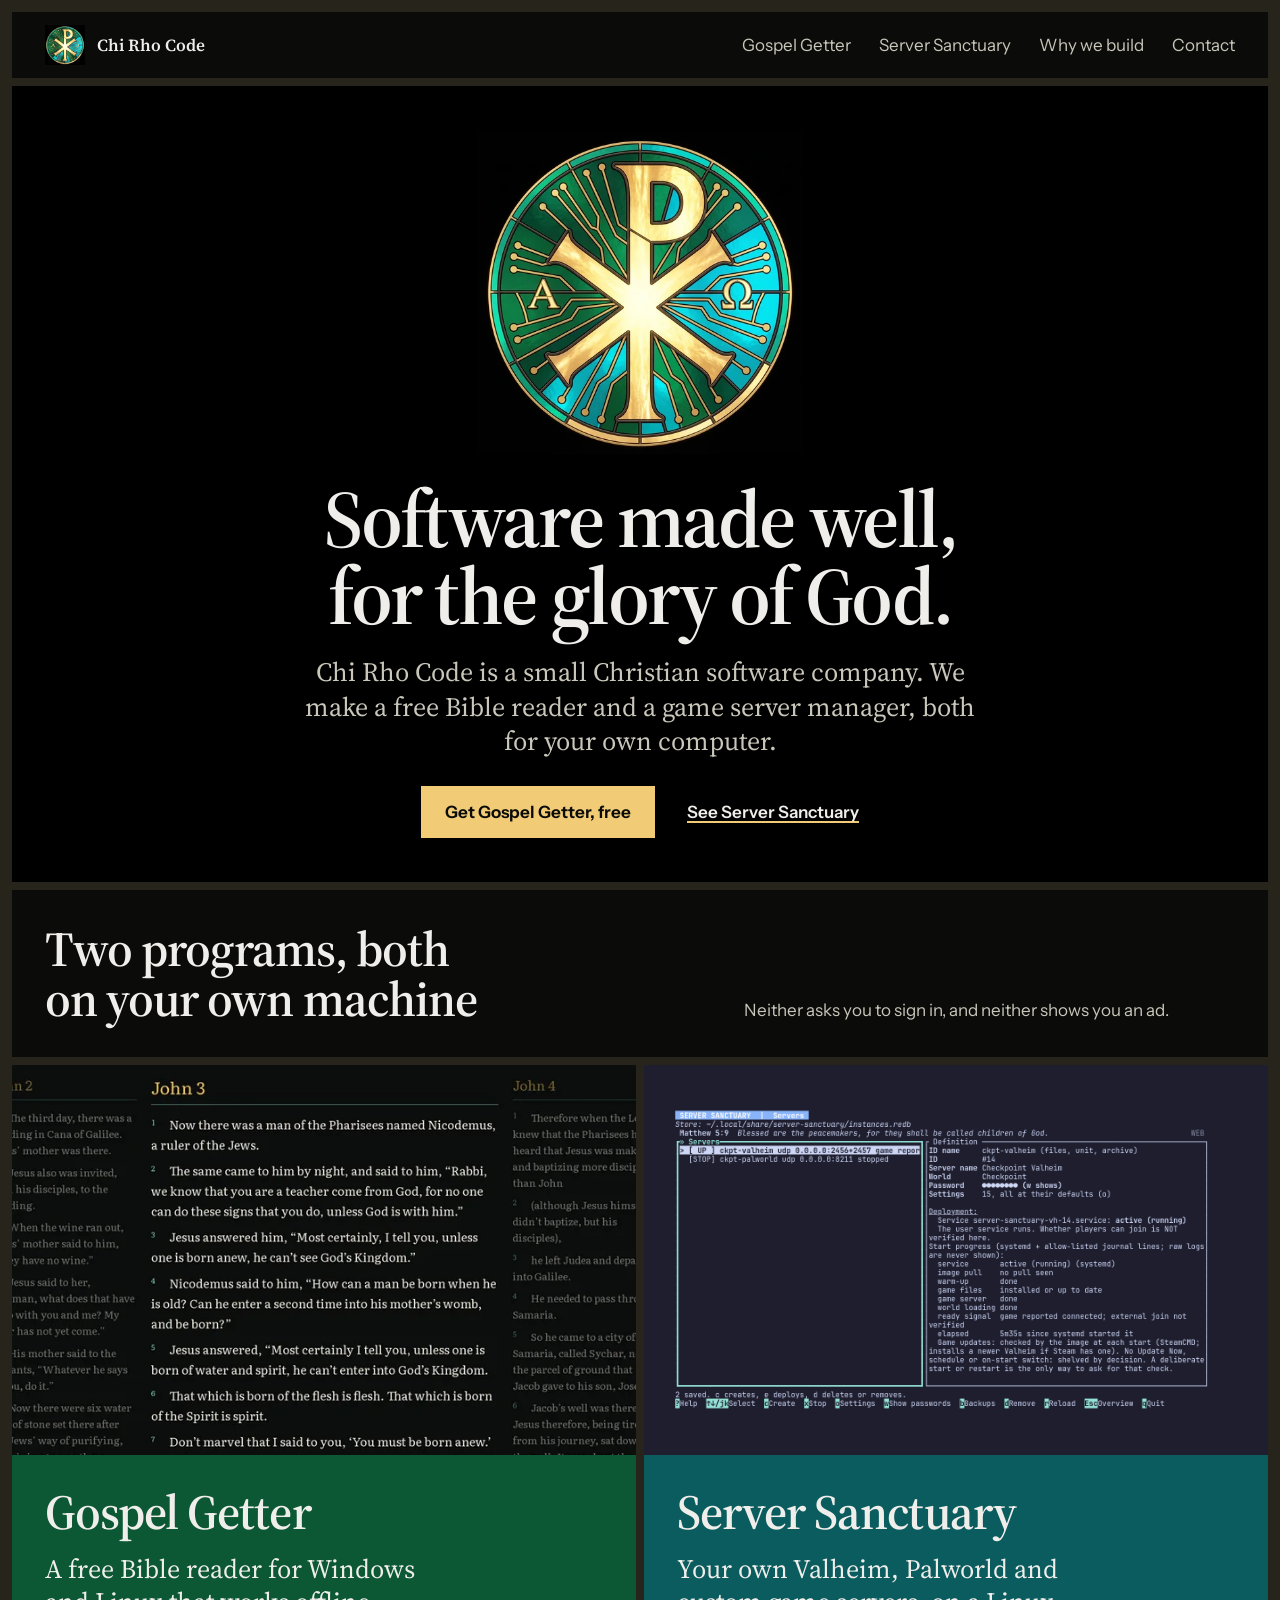
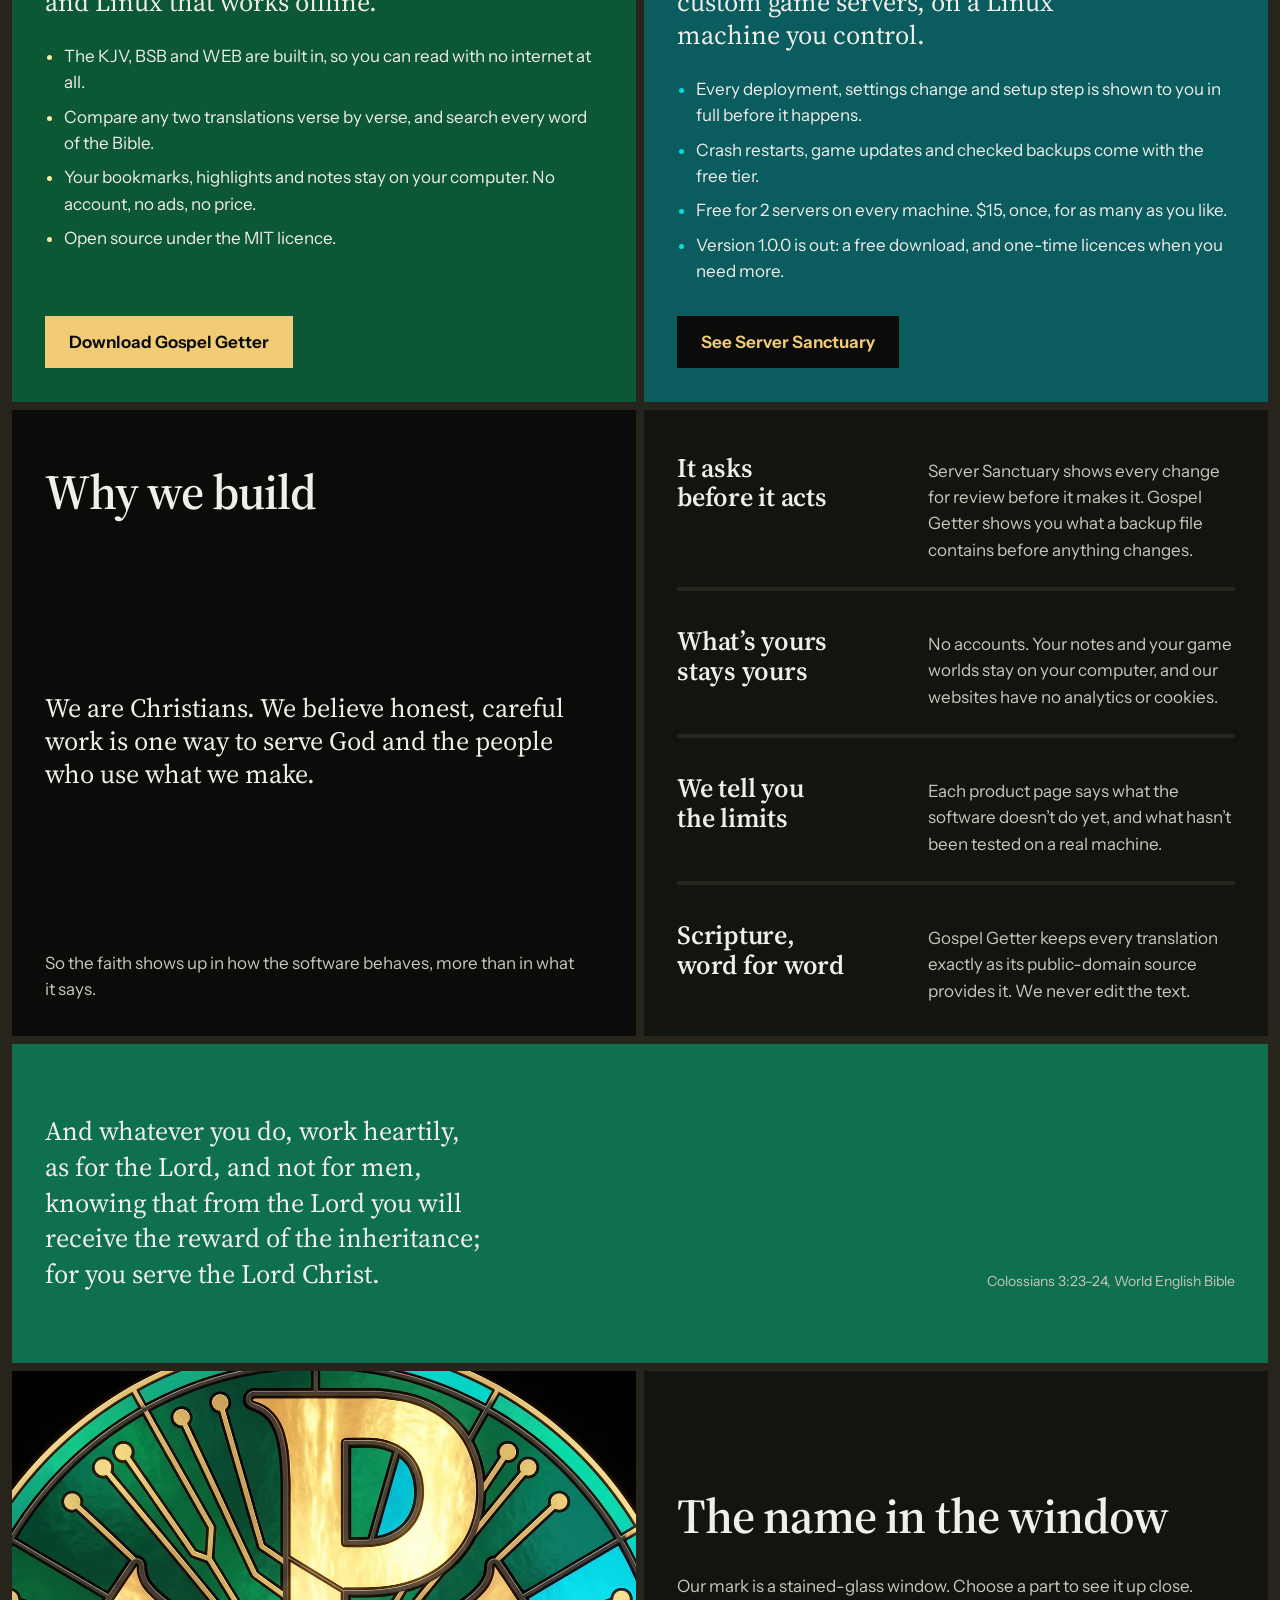
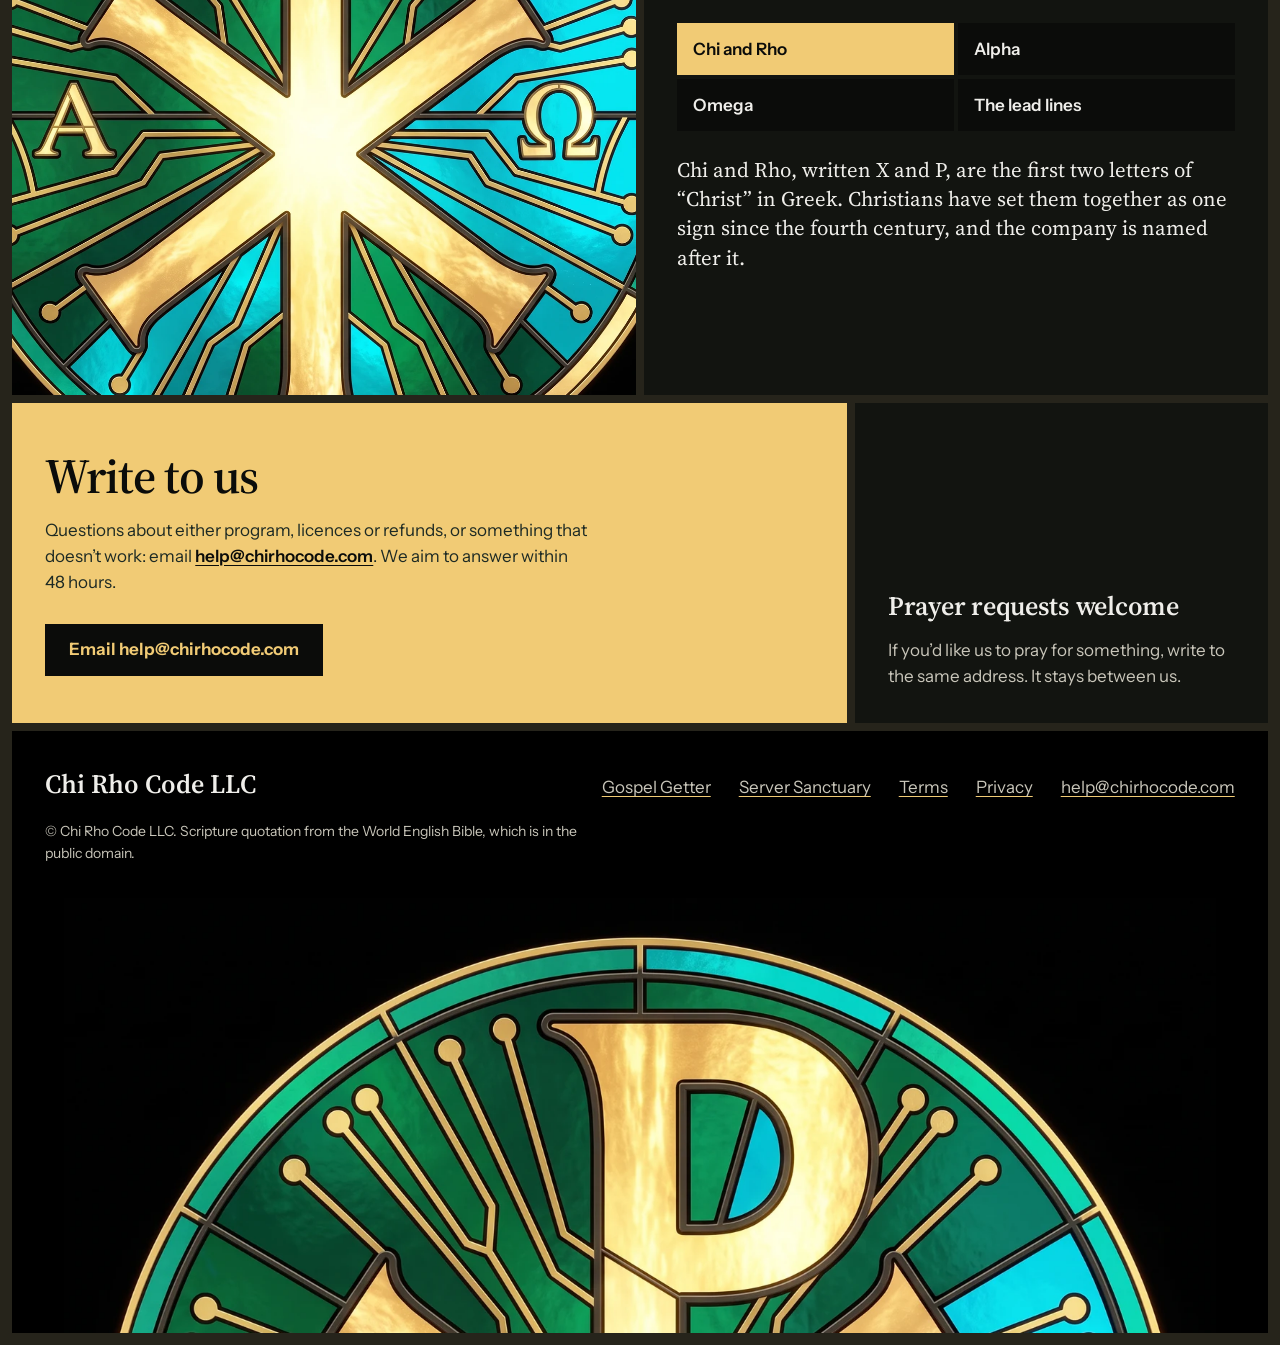
==== site/index.html @ 62e24d51 "Publish at chirhocode.com chirhocode.com now points at GitHub Pages: the custom domain is set, HTTPS" ====
<!DOCTYPE html>
<html lang="en">
<head>
    <meta charset="utf-8">
    <meta name="viewport" content="width=device-width, initial-scale=1">
    <title>Chi Rho Code LLC: software made well, for the glory of God</title>
    <meta name="description" content="Chi Rho Code LLC is a small Christian software company. We make Gospel Getter, a free offline Bible reader for Windows and Linux, and Server Sanctuary, for running your own game servers on Linux.">
    <meta name="theme-color" content="#0b0c0a">
    <meta property="og:type" content="website">
    <meta property="og:site_name" content="Chi Rho Code LLC">
    <meta property="og:title" content="Chi Rho Code: software made well, for the glory of God">
    <meta property="og:description" content="A small Christian software company. Gospel Getter, a free offline Bible reader for Windows and Linux, and Server Sanctuary, for your own game servers on Linux.">
    <!-- Open Graph needs absolute URLs; they name the final domain (docs/MAINTENANCE.md). -->
    <meta property="og:url" content="https://chirhocode.com/">
    <meta property="og:image" content="https://chirhocode.com/assets/og-home.png">
    <meta property="og:image:width" content="1200">
    <meta property="og:image:height" content="630">
    <meta property="og:image:alt" content="The Chi Rho Code mark, a round stained-glass window with a gold Chi Rho, beside the words Chi Rho Code">
    <meta name="twitter:card" content="summary_large_image">
    <link rel="icon" type="image/png" sizes="32x32" href="assets/brand/favicon-32.png">
    <link rel="icon" type="image/png" sizes="64x64" href="assets/brand/favicon-64.png">
    <link rel="apple-touch-icon" href="assets/brand/apple-touch-icon.png">
    <link rel="preload" href="assets/fonts/source-serif-4-opsz.woff2" as="font" type="font/woff2" crossorigin>
    <link rel="preload" href="assets/fonts/instrument-sans-wght.woff2" as="font" type="font/woff2" crossorigin>
    <link rel="stylesheet" href="brand.css">
    <link rel="stylesheet" href="home.css">
    <script type="application/ld+json">
    {
        "@context": "https://schema.org",
        "@type": "Organization",
        "name": "Chi Rho Code LLC",
        "email": "help@chirhocode.com",
        "description": "A small Christian software company. We make Gospel Getter, a free offline Bible reader, and Server Sanctuary, for running your own game servers on Linux."
    }
    </script>
</head>
<body>
    <a class="skip-link" href="#main">Skip to main content</a>

    <header class="bar">
        <a class="maker" href="./" aria-current="page">
            <img src="assets/brand/chi-rho-window-128.webp" alt="" width="40" height="40">
            <span>Chi Rho Code</span>
        </a>
        <nav aria-label="Main">
            <ul>
                <li><a href="#gospel-getter">Gospel Getter</a></li>
                <li><a href="#server-sanctuary">Server Sanctuary</a></li>
                <li><a href="#why">Why we build</a></li>
                <li><a href="#contact">Contact</a></li>
            </ul>
        </nav>
    </header>

    <main id="main" tabindex="-1">

        <!-- The first screen: the window, and what we are. -->
        <section class="board home-hero" aria-labelledby="page-title">
            <div class="pane pane-rose">
                <img class="rose" src="assets/brand/chi-rho-window-960.webp" srcset="assets/brand/chi-rho-window-480.webp 480w, assets/brand/chi-rho-window-960.webp 960w, assets/brand/chi-rho-window-1600.webp 1600w" sizes="(max-width: 46rem) 70vw, 34vw" width="960" height="960" fetchpriority="high"
                     alt="The Chi Rho Code mark: a round stained-glass window with a gold Chi Rho at its centre, Alpha and Omega on either side, and lead lines drawn as circuit traces across emerald and cyan glass.">
                <h1 id="page-title">Software made well, for the glory of God.</h1>
                <p class="statement">Chi Rho Code is a small Christian software company. We make a free Bible reader and a game server manager, both for your own computer.</p>
                <div class="actions">
                    <a class="button button-gold" href="https://tossbaws.github.io/gospel-getter/">Get Gospel Getter, free</a>
                    <a class="link" href="server-sanctuary/">See Server Sanctuary</a>
                </div>
            </div>
        </section>

        <!-- What we make: two panes, emerald on the left and cyan on the right, as in the window. -->
        <section class="board products" aria-labelledby="products-title">
            <div class="pane pane-black products-head">
                <h2 id="products-title">Two programs, both on your own machine</h2>
                <p>Neither asks you to sign in, and neither shows you an ad.</p>
            </div>

            <article class="pane pane-emerald-deep product" id="gospel-getter" aria-labelledby="gg-title">
                <div class="product-shot product-shot-gg">
                    <img src="assets/gospel-getter/reading-john-3.webp" srcset="assets/gospel-getter/reading-john-3-700.webp 700w, assets/gospel-getter/reading-john-3.webp 1400w" sizes="(max-width: 46rem) 92vw, 46vw" width="1400" height="1074" loading="lazy" decoding="async"
                         alt="Gospel Getter showing John 3 in the World English Bible, with the end of John 2 and the start of John 4 faded on either side.">
                </div>
                <div class="product-text">
                    <h3 id="gg-title">Gospel Getter</h3>
                    <p class="pitch">A free Bible reader for Windows and Linux that works offline.</p>
                    <ul>
                        <li>The KJV, BSB and WEB are built in, so you can read with no internet at all.</li>
                        <li>Compare any two translations verse by verse, and search every word of the Bible.</li>
                        <li>Your bookmarks, highlights and notes stay on your computer. No account, no ads, no price.</li>
                        <li>Open source under the MIT licence.</li>
                    </ul>
                    <p class="product-action"><a class="button button-gold" href="https://tossbaws.github.io/gospel-getter/">Download Gospel Getter</a></p>
                </div>
            </article>

            <article class="pane pane-teal-deep product" id="server-sanctuary" aria-labelledby="ss-title">
                <div class="product-shot product-shot-ss">
                    <img src="assets/shots/74-servers-up-valheim.webp" width="1312" height="704" loading="lazy" decoding="async"
                         alt="Server Sanctuary's Servers screen in a terminal, with a Valheim server marked UP and its start checklist done.">
                </div>
                <div class="product-text">
                    <h3 id="ss-title">Server Sanctuary</h3>
                    <p class="pitch">Your own Valheim, Palworld and custom game servers, on a Linux machine you control.</p>
                    <ul>
                        <li>Every deployment, settings change and setup step is shown to you in full before it happens.</li>
                        <li>Crash restarts, game updates and checked backups come with the free tier.</li>
                        <li>Free for 2 servers on every machine. $15, once, for as many as you like.</li>
                        <li>Version 1.0.0 is out: a free download, and one-time licences when you need more.</li>
                    </ul>
                    <p class="product-action"><a class="button button-ink" href="server-sanctuary/">See Server Sanctuary</a></p>
                </div>
            </article>
        </section>

        <!-- Why we build: the mission, what it means in practice, and the verse behind it. -->
        <section class="board why" id="why" aria-labelledby="why-title">
            <div class="pane pane-black why-head">
                <h2 id="why-title">Why we build</h2>
                <p class="statement">We are Christians. We believe honest, careful work is one way to serve God and the people who use what we make.</p>
                <p>So the faith shows up in how the software behaves, more than in what it says.</p>
            </div>
            <div class="pane pane-night practice-list">
                <div class="practice">
                    <h3>It asks before it acts</h3>
                    <p>Server Sanctuary shows every change for review before it makes it. Gospel Getter shows you what a backup file contains before anything changes.</p>
                </div>
                <div class="practice">
                    <h3>What’s yours stays yours</h3>
                    <p>No accounts. Your notes and your game worlds stay on your computer, and our websites have no analytics or cookies.</p>
                </div>
                <div class="practice">
                    <h3>We tell you the limits</h3>
                    <p>Each product page says what the software doesn’t do yet, and what hasn’t been tested on a real machine.</p>
                </div>
                <div class="practice">
                    <h3>Scripture, word for word</h3>
                    <p>Gospel Getter keeps every translation exactly as its public-domain source provides it. We never edit the text.</p>
                </div>
            </div>
            <figure class="pane pane-emerald verse">
                <blockquote>
                    <p>And whatever you do, work heartily, as for the Lord, and not for men, knowing that from the Lord you will receive the reward of the inheritance; for you serve the Lord Christ.</p>
                </blockquote>
                <figcaption>Colossians 3:23–24, World English Bible</figcaption>
            </figure>
        </section>

        <!-- The name in the window: pick a part of the mark to see it up close. -->
        <section class="board mark" id="the-mark" aria-labelledby="mark-title">
            <div class="pane pane-black mark-stage" aria-hidden="true">
                <img class="detail detail-chirho" src="assets/brand/chi-rho-window-1600.webp" width="1600" height="1600" loading="lazy" decoding="async" alt="">
                <img class="detail detail-alpha" src="assets/brand/chi-rho-window-1600.webp" width="1600" height="1600" loading="lazy" decoding="async" alt="">
                <img class="detail detail-omega" src="assets/brand/chi-rho-window-1600.webp" width="1600" height="1600" loading="lazy" decoding="async" alt="">
                <img class="detail detail-traces" src="assets/brand/chi-rho-window-1600.webp" width="1600" height="1600" loading="lazy" decoding="async" alt="">
            </div>
            <fieldset class="pane pane-night mark-parts">
                <legend><h2 id="mark-title">The name in the window</h2></legend>
                <p class="mark-intro">Our mark is a stained-glass window. Choose a part to see it up close.</p>
                <div class="mark-choices">
                    <input type="radio" name="glass" id="glass-chirho" checked>
                    <label for="glass-chirho">Chi and Rho</label>
                    <input type="radio" name="glass" id="glass-alpha">
                    <label for="glass-alpha">Alpha</label>
                    <input type="radio" name="glass" id="glass-omega">
                    <label for="glass-omega">Omega</label>
                    <input type="radio" name="glass" id="glass-traces">
                    <label for="glass-traces">The lead lines</label>
                </div>
                <div class="mark-notes" aria-live="polite">
                    <p data-glass="chirho">Chi and Rho, written X and P, are the first two letters of “Christ” in Greek. Christians have set them together as one sign since the fourth century, and the company is named after it.</p>
                    <p data-glass="alpha">Alpha is the first letter of the Greek alphabet. In Revelation, Christ calls himself the Alpha and the Omega: the first and the last.</p>
                    <p data-glass="omega">Omega is the last letter of the Greek alphabet. Set either side of the Chi Rho, the two letters say that Christ is at the beginning and the end of everything, our work included.</p>
                    <p data-glass="traces">The lead that holds the glass is drawn as circuit traces, each ending in a solder pad: an old window made from the stuff our software runs on.</p>
                </div>
            </fieldset>
        </section>

        <!-- Contact. -->
        <section class="board contact" id="contact" aria-labelledby="contact-title">
            <div class="pane pane-gold contact-main">
                <h2 id="contact-title">Write to us</h2>
                <p>Questions about either program, licences or refunds, or something that doesn’t work: email <a href="mailto:help@chirhocode.com">help@chirhocode.com</a>. We aim to answer within 48 hours.</p>
                <a class="button button-ink" href="mailto:help@chirhocode.com">Email help@chirhocode.com</a>
            </div>
            <div class="pane pane-night contact-side">
                <h3>Prayer requests welcome</h3>
                <p>If you’d like us to pray for something, write to the same address. It stays between us.</p>
            </div>
        </section>
    </main>

    <footer class="foot">
        <div class="foot-links">
            <p class="foot-name">Chi Rho Code LLC</p>
            <ul>
                <li><a href="https://tossbaws.github.io/gospel-getter/">Gospel Getter</a></li>
                <li><a href="server-sanctuary/">Server Sanctuary</a></li>
                <li><a href="terms/">Terms</a></li>
                <li><a href="privacy/">Privacy</a></li>
                <li><a href="mailto:help@chirhocode.com">help@chirhocode.com</a></li>
            </ul>
            <p class="small">© Chi Rho Code LLC. Scripture quotation from the World English Bible, which is in the public domain.</p>
        </div>
        <div class="foot-window" aria-hidden="true">
            <img src="assets/brand/chi-rho-window-1600.webp" width="1600" height="1600" loading="lazy" decoding="async" alt="">
        </div>
    </footer>
</body>
</html>
---- site/brand.css ----
/* Chi Rho Code: what every page in the family shares.
   The colours are sampled from the company mark (assets/brand/chi-rho-window-*.webp): black,
   emerald on the left running to cyan on the right, gold for the one action. Pages are built as
   the mark's window: panes fitted edge to edge, with 8px gaps of lead between them.
   Linked before each page's own stylesheet (server-sanctuary/sanctuary.css, home.css).
   tossbaws/gospel-getter keeps a copy at site/brand.css; change both together. */

@font-face {
    font-family: "Source Serif 4";
    src: url("assets/fonts/source-serif-4-opsz.woff2") format("woff2-variations"),
         url("assets/fonts/source-serif-4-opsz.woff2") format("woff2");
    font-weight: 200 900;
    font-style: normal;
    font-display: swap;
}

@font-face {
    font-family: "Instrument Sans";
    src: url("assets/fonts/instrument-sans-wght.woff2") format("woff2-variations"),
         url("assets/fonts/instrument-sans-wght.woff2") format("woff2");
    font-weight: 400 700;
    font-style: normal;
    font-display: swap;
}

:root {
    /* The window */
    --lead: #26241b;
    --black: #0b0c0a;
    --night: #121410;
    --emerald-deep: #0c5734;
    --emerald: #0e704f;
    --teal: #0ca3a3;
    --cyan: #08dae4;
    --gold: #f1cb75;
    --gold-glow: #fcec9c;
    --teal-deep: #0b5c5f;

    /* Ink */
    --ink: #efeeea;
    --ink-soft: #c9c6ba;
    --ink-dark: #0b0c0a;
    --ink-dark-soft: #1d2a24;

    /* The terminal's own colours, from the captures */
    --term: #1e1e2e;
    --term-ink: #cdd6f4;
    --term-dim: #a6adc8;
    --term-green: #a6e3a1;
    --term-yellow: #f9e2af;

    /* Type: five sizes */
    --serif: "Source Serif 4", "Iowan Old Style", Georgia, serif;
    --sans: "Instrument Sans", system-ui, -apple-system, "Segoe UI", sans-serif;
    --code: ui-monospace, "JetBrains Mono", "Cascadia Code", Menlo, Consolas, monospace; /* taste-skill-ignore: only <code>, <pre> and terminal rows use it */
    --s-display: clamp(3.25rem, 1.4rem + 6.6vw, 8.5rem);
    --s-head: clamp(2rem, 1.3rem + 2.2vw, 3.5rem);
    --s-state: clamp(1.3rem, 1.05rem + 0.75vw, 1.85rem);
    --s-body: 1.0625rem;
    --s-small: 0.875rem;

    /* The board */
    --gap: 8px;
    --edge: 12px;
    --pad: clamp(1.25rem, 0.8rem + 1.6vw, 2.5rem);
    --max: 1680px;

    --ease-out: cubic-bezier(0.16, 1, 0.3, 1);
    --ease-in-out: cubic-bezier(0.65, 0, 0.35, 1);
}

*,
*::before,
*::after {
    box-sizing: border-box;
}

html {
    -webkit-text-size-adjust: 100%;
    text-size-adjust: 100%;
    scroll-behavior: smooth;
    scroll-padding-top: var(--edge);
}

body {
    margin: 0;
    background: var(--lead);
    color: var(--ink);
    font-family: var(--sans);
    font-size: var(--s-body);
    line-height: 1.55;
    font-kerning: normal;
    text-rendering: optimizeLegibility;
    -webkit-font-smoothing: antialiased;
}

img {
    display: block;
    max-width: 100%;
    height: auto;
}

h1,
h2,
h3 {
    margin: 0;
    font-family: var(--serif);
    font-weight: 600;
    text-wrap: balance;
}

h2 {
    font-size: var(--s-head);
    line-height: 1.02;
    letter-spacing: -0.02em;
}

h3 {
    font-size: var(--s-state);
    line-height: 1.12;
    letter-spacing: -0.01em;
}

p,
ul {
    margin: 0;
}

p {
    max-width: 68ch;
    text-wrap: pretty;
}

a {
    color: inherit;
    text-decoration-thickness: 0.08em;
    text-underline-offset: 0.2em;
}

strong {
    font-weight: 650;
}

code {
    font-family: var(--code);
    font-size: 0.9em;
}

kbd {
    display: inline-block;
    min-width: 1.5em;
    padding: 0 0.35em;
    background: var(--gold);
    color: var(--ink-dark);
    font-family: var(--sans);
    font-weight: 650;
    font-size: 0.9em;
    line-height: 1.35;
    text-align: center;
}

:focus-visible {
    outline: 3px solid var(--gold);
    outline-offset: 3px;
}

::selection {
    background: var(--gold);
    color: var(--ink-dark);
}

.visually-hidden {
    position: absolute;
    width: 1px;
    height: 1px;
    overflow: hidden;
    clip-path: inset(50%);
    white-space: nowrap;
}

.skip-link {
    position: absolute;
    left: var(--edge);
    top: -4rem;
    z-index: 10;
    padding: 0.75rem 1rem;
    background: var(--gold);
    color: var(--ink-dark);
    font-weight: 650;
}

.skip-link:focus {
    top: var(--edge);
}

main:focus {
    outline: none;
}

.small {
    font-size: var(--s-small);
    color: var(--ink-soft);
}

/* ---------- The bar ---------- */

.bar {
    display: flex;
    align-items: center;
    justify-content: space-between;
    gap: 1rem 2rem;
    max-width: var(--max);
    margin: var(--edge) auto 0;
    padding: 0.75rem var(--pad);
    width: calc(100% - 2 * var(--edge));
    background: var(--black);
}

.maker {
    display: inline-flex;
    align-items: center;
    gap: 0.75rem;
    font-family: var(--serif);
    font-weight: 600;
    font-size: var(--s-body);
    white-space: nowrap;
    text-decoration: none;
}

.maker img {
    width: 40px;
    height: 40px;
    transition: transform 400ms var(--ease-out);
}

.maker:hover img {
    transform: rotate(-8deg) scale(1.06);
}

.bar ul {
    display: flex;
    flex-wrap: wrap;
    gap: 0.25rem 1.75rem;
    padding: 0;
    list-style: none;
}

.bar nav a {
    position: relative;
    display: inline-block;
    padding: 0.5rem 0;
    color: var(--ink-soft);
    text-decoration: none;
    transition: color 200ms;
}

.bar nav a::after {
    content: "";
    position: absolute;
    left: 0;
    right: 0;
    bottom: 0.2rem;
    height: 2px;
    background: var(--gold);
    transform: scaleX(0);
    transform-origin: left;
    transition: transform 300ms var(--ease-out);
}

.bar nav a:hover {
    color: var(--ink);
}

.bar nav a:hover::after {
    transform: scaleX(1);
}

/* ---------- The board and its panes ---------- */

.board {
    display: grid;
    grid-template-columns: repeat(12, minmax(0, 1fr));
    gap: var(--gap);
    max-width: var(--max);
    width: calc(100% - 2 * var(--edge));
    margin: var(--gap) auto 0;
}

.pane {
    position: relative;
    margin: 0;
    padding: var(--pad);
    background: var(--night);
    color: var(--ink);
    overflow: hidden;
}

.pane > * + * {
    margin-top: 1rem;
}

.pane h2 + p,
.pane h3 + p,
.pane h3 + ul {
    margin-top: 1rem;
}

.pane-black {
    background: var(--black);
}

.pane-night {
    background: var(--night);
}

.pane-emerald-deep {
    background: var(--emerald-deep);
}

.pane-emerald {
    background: var(--emerald);
}

.pane-teal {
    background: var(--teal);
    color: var(--ink-dark);
}

.pane-cyan {
    background: var(--cyan);
    color: var(--ink-dark);
}

.pane-gold {
    background: var(--gold);
    color: var(--ink-dark);
}

.pane-teal-deep {
    background: var(--teal-deep);
}

.pane-term {
    background: var(--term);
    color: var(--term-ink);
}

.pane ul {
    padding-left: 1.1em;
}

.pane li + li {
    margin-top: 0.5rem;
}

.pane li::marker {
    color: var(--gold);
}

.pane-teal li::marker,
.pane-cyan li::marker,
.pane-gold li::marker {
    color: currentColor;
}

.pane-emerald li::marker,
.pane-emerald-deep li::marker {
    color: var(--gold-glow);
}

/* ---------- Buttons and links ---------- */

.button {
    display: inline-flex;
    align-items: center;
    justify-content: center;
    min-height: 3.25rem;
    padding: 0.75rem 1.5rem;
    border: 0;
    background: var(--gold);
    color: var(--ink-dark);
    font-family: var(--sans);
    font-weight: 650;
    font-size: var(--s-body);
    line-height: 1.2;
    text-decoration: none;
    cursor: pointer;
    transition: transform 180ms var(--ease-out), background-color 180ms;
}

.button:hover {
    background: var(--gold-glow);
    transform: translateY(-2px);
}

.button:active {
    transform: translateY(1px);
}

.button-ink {
    background: var(--ink-dark);
    color: var(--gold);
}

.button-ink:hover {
    background: var(--emerald-deep);
    color: var(--gold-glow);
}

/* A buy or download button before 1.0: no href, not focusable, shown as words. */
.button[aria-disabled="true"] {
    min-height: 0;
    padding: 0;
    background: none;
    color: inherit;
    font-weight: 500;
    opacity: 0.8;
    cursor: default;
    transform: none;
}

.link {
    font-weight: 600;
    text-decoration-color: var(--gold);
    text-decoration-thickness: 2px;
    transition: text-underline-offset 200ms var(--ease-out), color 200ms;
}

.link:hover {
    color: var(--gold-glow);
    text-underline-offset: 0.35em;
}

.foot {
    max-width: var(--max);
    width: calc(100% - 2 * var(--edge));
    margin: var(--gap) auto var(--edge);
    background: #000;
    overflow: hidden;
}

.foot-links {
    display: flex;
    flex-wrap: wrap;
    align-items: baseline;
    justify-content: space-between;
    gap: 1rem 2rem;
    padding: var(--pad);
}

.foot-name {
    font-family: var(--serif);
    font-size: var(--s-state);
    font-weight: 600;
}

.foot-links ul {
    display: flex;
    flex-wrap: wrap;
    gap: 0.5rem 1.75rem;
    padding: 0;
    list-style: none;
}

.foot-links a {
    color: var(--ink-soft);
    text-decoration-color: var(--gold);
}

.foot-links a:hover {
    color: var(--ink);
}

.foot-window {
    height: clamp(14rem, 34vw, 36rem);
    overflow: hidden;
    display: flex;
    justify-content: center;
    align-items: flex-start;
}

.foot-window img {
    width: min(92%, 72rem);
    height: auto;
    aspect-ratio: 1;
    flex: none;
}

@media (prefers-reduced-motion: reduce) {
    *,
    *::before,
    *::after {
        transition-duration: 0.01ms !important;
        animation-duration: 0.01ms !important;
        animation-iteration-count: 1 !important;
    }

    html {
        scroll-behavior: auto;
    }
}

@media (max-width: 46rem) {
    :root {
        --edge: 8px;
        --gap: 6px;
    }

    .bar {
        flex-direction: column;
        align-items: flex-start;
        padding: 1rem 1.25rem;
    }

    .bar ul {
        gap: 0 1.25rem;
    }

    .board > * {
        grid-column: 1 / -1 !important;
        grid-row: auto !important;
    }

}
---- site/home.css ----
/* Chi Rho Code home page. Shared colours, fonts, header, panes, buttons and footer are in
   brand.css, linked before this file. The first screen is the one centred moment on the site:
   the window itself. The products follow the window's own order, emerald on the left (Gospel
   Getter) and cyan on the right (Server Sanctuary). No scripts: the mark's close-ups use radio
   inputs and :has(). */

/* ---------- The first screen ---------- */

.pane-rose {
    grid-column: 1 / -1;
    display: flex;
    flex-direction: column;
    align-items: center;
    justify-content: center;
    min-height: max(36rem, calc(100svh - 6.5rem));
    padding-block: clamp(2rem, 4vh, 3.5rem);
    background: #000;
    text-align: center;
}

.pane-rose > * + * {
    margin-top: 0;
}

.rose {
    width: min(36vh, 64vw, 28rem);
    aspect-ratio: 1;
}

.home-hero h1 {
    margin-top: clamp(1.25rem, 3vh, 2.25rem);
    max-width: 15em;
    font-size: clamp(2.1rem, 0.9rem + 5.2vw, 6.25rem);
    line-height: 0.95;
    letter-spacing: -0.03em;
    font-weight: 620;
}

.home-hero .statement {
    margin-top: 1.25rem;
    max-width: 52ch;
    font-family: var(--serif);
    font-size: var(--s-state);
    line-height: 1.3;
    color: var(--ink-soft);
}

.home-hero .actions {
    display: flex;
    flex-wrap: wrap;
    align-items: center;
    justify-content: center;
    gap: 1rem 2rem;
    margin-top: 1.75rem;
}

/* ---------- What we make ---------- */

.products-head {
    grid-column: 1 / 13;
    display: grid;
    grid-template-columns: repeat(12, minmax(0, 1fr));
    gap: 1rem var(--gap);
    align-items: end;
}

.products-head h2 {
    grid-column: 1 / 8;
}

.products-head p {
    grid-column: 8 / 13;
    margin: 0;
    color: var(--ink-soft);
}

.product {
    grid-column: span 6;
    display: flex;
    flex-direction: column;
    padding: 0;
}

.product > * + * {
    margin-top: 0;
}

.product-shot {
    position: relative;
    aspect-ratio: 16 / 10;
    overflow: hidden;
    background: var(--black);
}

.product-shot img {
    width: 100%;
    height: 100%;
    object-fit: cover;
    transition: transform 900ms var(--ease-out);
}

.product-shot-gg img {
    object-position: 50% 0;
}

.product-shot-ss {
    background: var(--term);
}

.product-shot-ss img {
    object-fit: contain;
    padding: clamp(0.75rem, 2vw, 1.75rem);
}

.product:hover .product-shot img {
    transform: scale(1.03);
}

.product-text {
    display: flex;
    flex-direction: column;
    flex: 1;
    padding: var(--pad);
}

.product h3 {
    font-size: var(--s-head);
    line-height: 1;
    letter-spacing: -0.02em;
}

.pitch {
    margin-top: 1rem;
    font-family: var(--serif);
    font-size: var(--s-state);
    line-height: 1.25;
    max-width: 30ch;
}

.product ul {
    margin-top: 1.5rem;
}

.product-action {
    margin-top: auto;
    padding-top: 2rem;
}

.product .pane-teal-deep li::marker,
.pane-teal-deep li::marker {
    color: var(--cyan);
}

/* ---------- Why we build ---------- */

.why-head {
    grid-column: 1 / 7;
    padding-top: calc(var(--pad) + 1.5rem);
    display: flex;
    flex-direction: column;
    justify-content: space-between;
    gap: 1.5rem;
}

.why-head > * + * {
    margin-top: 0;
}

.why-head .statement {
    font-family: var(--serif);
    font-size: var(--s-state);
    line-height: 1.25;
    max-width: 42ch;
}

.why-head p:last-child {
    color: var(--ink-soft);
}

.practice-list {
    grid-column: 7 / 13;
    display: grid;
    padding-top: 0.5rem;
    padding-bottom: 0.5rem;
}

.practice-list > * + * {
    margin-top: 0;
}

.practice {
    display: grid;
    grid-template-columns: minmax(0, 5fr) minmax(0, 7fr);
    gap: 1rem 2rem;
    align-items: baseline;
    padding: 1.5rem 0;
}

.practice + .practice {
    border-top: 4px solid var(--lead);
}

.practice p {
    margin: 0;
    color: var(--ink-soft);
}

.verse {
    grid-column: 1 / 13;
    display: grid;
    grid-template-columns: repeat(12, minmax(0, 1fr));
    gap: 1.5rem var(--gap);
    align-items: end;
    padding-block: clamp(2.5rem, 2rem + 3vw, 5rem);
}

.verse blockquote {
    grid-column: 1 / 10;
    margin: 0;
}

.verse blockquote p {
    max-width: 34ch;
    font-family: var(--serif);
    font-size: var(--s-state);
    line-height: 1.35;
}

.verse figcaption {
    grid-column: 10 / 13;
    justify-self: end;
    font-size: var(--s-small);
    color: var(--ink-soft);
}

/* ---------- The name in the window ---------- */

.mark-stage {
    grid-column: 1 / 7;
    position: relative;
    aspect-ratio: 1;
    padding: 0;
    background: #000;
}

.detail {
    position: absolute;
    left: calc(50% - var(--cx) * var(--z));
    top: calc(50% - var(--cy) * var(--z));
    width: calc(100% * var(--z));
    max-width: none;
    height: auto;
    margin: 0;
    opacity: 0;
    transform: scale(0.94);
    transition: opacity 500ms var(--ease-out), transform 900ms var(--ease-out);
}

.mark-stage > * + * {
    margin-top: 0;
}

/* Centres measured on the 2048px mark: Alpha at 20.4% 50.8%, Omega at 80% 50.8%. */
.detail-chirho { --z: 1.3; --cx: 51%; --cy: 46%; }
.detail-alpha { --z: 3.4; --cx: 20.4%; --cy: 50.8%; }
.detail-omega { --z: 3.4; --cx: 80%; --cy: 50.8%; }
.detail-traces { --z: 2.6; --cx: 26%; --cy: 25%; }

.mark:has(#glass-chirho:checked) .detail-chirho,
.mark:has(#glass-alpha:checked) .detail-alpha,
.mark:has(#glass-omega:checked) .detail-omega,
.mark:has(#glass-traces:checked) .detail-traces {
    opacity: 1;
    transform: scale(1);
}

@supports not selector(:has(a)) {
    .detail-chirho { opacity: 1; transform: none; }
}

.mark-parts {
    grid-column: 7 / 13;
    min-width: 0;
    margin: 0;
    border: 0;
    display: flex;
    flex-direction: column;
    justify-content: center;
}

.mark-parts legend {
    float: left;
    width: 100%;
    padding: 0;
}

.mark-intro {
    clear: both;
    padding-top: 1rem;
    color: var(--ink-soft);
}

.mark-choices {
    display: grid;
    grid-template-columns: repeat(2, minmax(0, 1fr));
    gap: 4px;
    margin-top: 1.5rem;
}

.mark-choices input {
    position: absolute;
    opacity: 0;
    width: 1px;
    height: 1px;
}

.mark-choices label {
    display: flex;
    align-items: center;
    min-height: 3.25rem;
    padding: 0.25rem 1rem;
    background: var(--black);
    font-weight: 600;
    cursor: pointer;
    transition: background-color 200ms, color 200ms, transform 200ms var(--ease-out);
}

.mark-choices label:hover {
    background: #1b1e18;
    transform: translateY(-2px);
}

.mark-choices input:checked + label {
    background: var(--gold);
    color: var(--ink-dark);
}

.mark-choices input:focus-visible + label {
    outline: 3px solid var(--gold);
    outline-offset: 2px;
}

.mark-notes {
    margin-top: 1.5rem;
    min-height: 7.5rem;
}

.mark-notes p {
    display: none;
    font-family: var(--serif);
    font-size: 1.3rem;
    line-height: 1.4;
}

.mark-parts:not(:has(input:checked)) [data-glass="chirho"],
.mark-parts:has(#glass-chirho:checked) [data-glass="chirho"],
.mark-parts:has(#glass-alpha:checked) [data-glass="alpha"],
.mark-parts:has(#glass-omega:checked) [data-glass="omega"],
.mark-parts:has(#glass-traces:checked) [data-glass="traces"] {
    display: block;
    animation: note-in 400ms var(--ease-out);
}

@keyframes note-in {
    from { transform: translateY(8px); }
}

@supports not selector(:has(a)) {
    .mark-notes p { display: block; }
    .mark-notes p + p { margin-top: 0.75rem; }
}

/* ---------- Contact ---------- */

.contact-main {
    grid-column: 1 / 9;
    display: flex;
    flex-direction: column;
    align-items: flex-start;
    justify-content: center;
    min-height: 20rem;
}

.contact-main p {
    max-width: 52ch;
    color: var(--ink-dark-soft);
}

.contact-main a:not(.button) {
    color: var(--ink-dark);
    font-weight: 600;
}

.contact-main .button {
    margin-top: 1.75rem;
}

.contact-side {
    grid-column: 9 / 13;
    display: flex;
    flex-direction: column;
    justify-content: flex-end;
}

.contact-side p {
    color: var(--ink-soft);
}

/* ---------- Motion ---------- */

@media (prefers-reduced-motion: no-preference) {
    .rose {
        animation:
            settle 1800ms var(--ease-out) both,
            breathe 16s ease-in-out 1800ms infinite alternate;
    }

    .home-hero h1 { animation: rise 1000ms var(--ease-out) 120ms both; }
    .home-hero .statement { animation: rise 1000ms var(--ease-out) 220ms both; }
    .home-hero .actions { animation: rise 1000ms var(--ease-out) 320ms both; }

    @keyframes settle {
        from { transform: scale(1.1) rotate(-4deg); }
    }

    @keyframes breathe {
        to { transform: scale(1.035) rotate(1.5deg); }
    }

    @keyframes rise {
        from { transform: translateY(28px); }
    }

    @supports (animation-timeline: view()) {
        /* What is inside each pane rises into place; the lead lines never move. */
        .board:not(.home-hero) > .pane > *,
        .product-text > * {
            animation: enter linear both;
            animation-timeline: view();
            animation-range: entry 0% entry 75%;
        }

        .board:not(.home-hero) > .pane > :nth-child(2),
        .product-text > :nth-child(2) { animation-range: entry 8% entry 83%; }
        .board:not(.home-hero) > .pane > :nth-child(n + 3),
        .product-text > :nth-child(n + 3) { animation-range: entry 16% entry 91%; }

        .foot-window img {
            animation: dawn linear both;
            animation-timeline: view();
            animation-range: entry 0% entry 100%;
        }

        @keyframes enter {
            from { transform: translateY(40px); }
        }

        @keyframes dawn {
            from { transform: translateY(18%) rotate(-6deg); }
        }
    }
}

/* ---------- Tablet ---------- */

@media (max-width: 68rem) {
    .products-head h2,
    .products-head p { grid-column: 1 / 13; }

    .product { grid-column: 1 / 13; }

    .why-head,
    .practice-list { grid-column: 1 / 13; }

    .verse blockquote,
    .verse figcaption { grid-column: 1 / 13; justify-self: start; }

    .contact-main { grid-column: 1 / 13; min-height: 0; }
    .contact-side { grid-column: 1 / 13; }
}

/* ---------- Phone ---------- */

@media (max-width: 46rem) {
    .pane-rose {
        min-height: 0;
        padding-block: 2.5rem;
    }

    .rose {
        width: min(72vw, 20rem);
    }

    .home-hero .actions .button {
        width: 100%;
    }

    .products-head,
    .verse {
        display: block;
    }

    .products-head p,
    .verse figcaption {
        margin-top: 1rem;
    }

    .practice {
        grid-template-columns: 1fr;
        gap: 0.5rem;
    }

    .mark-choices label {
        min-height: 3.5rem;
    }
}
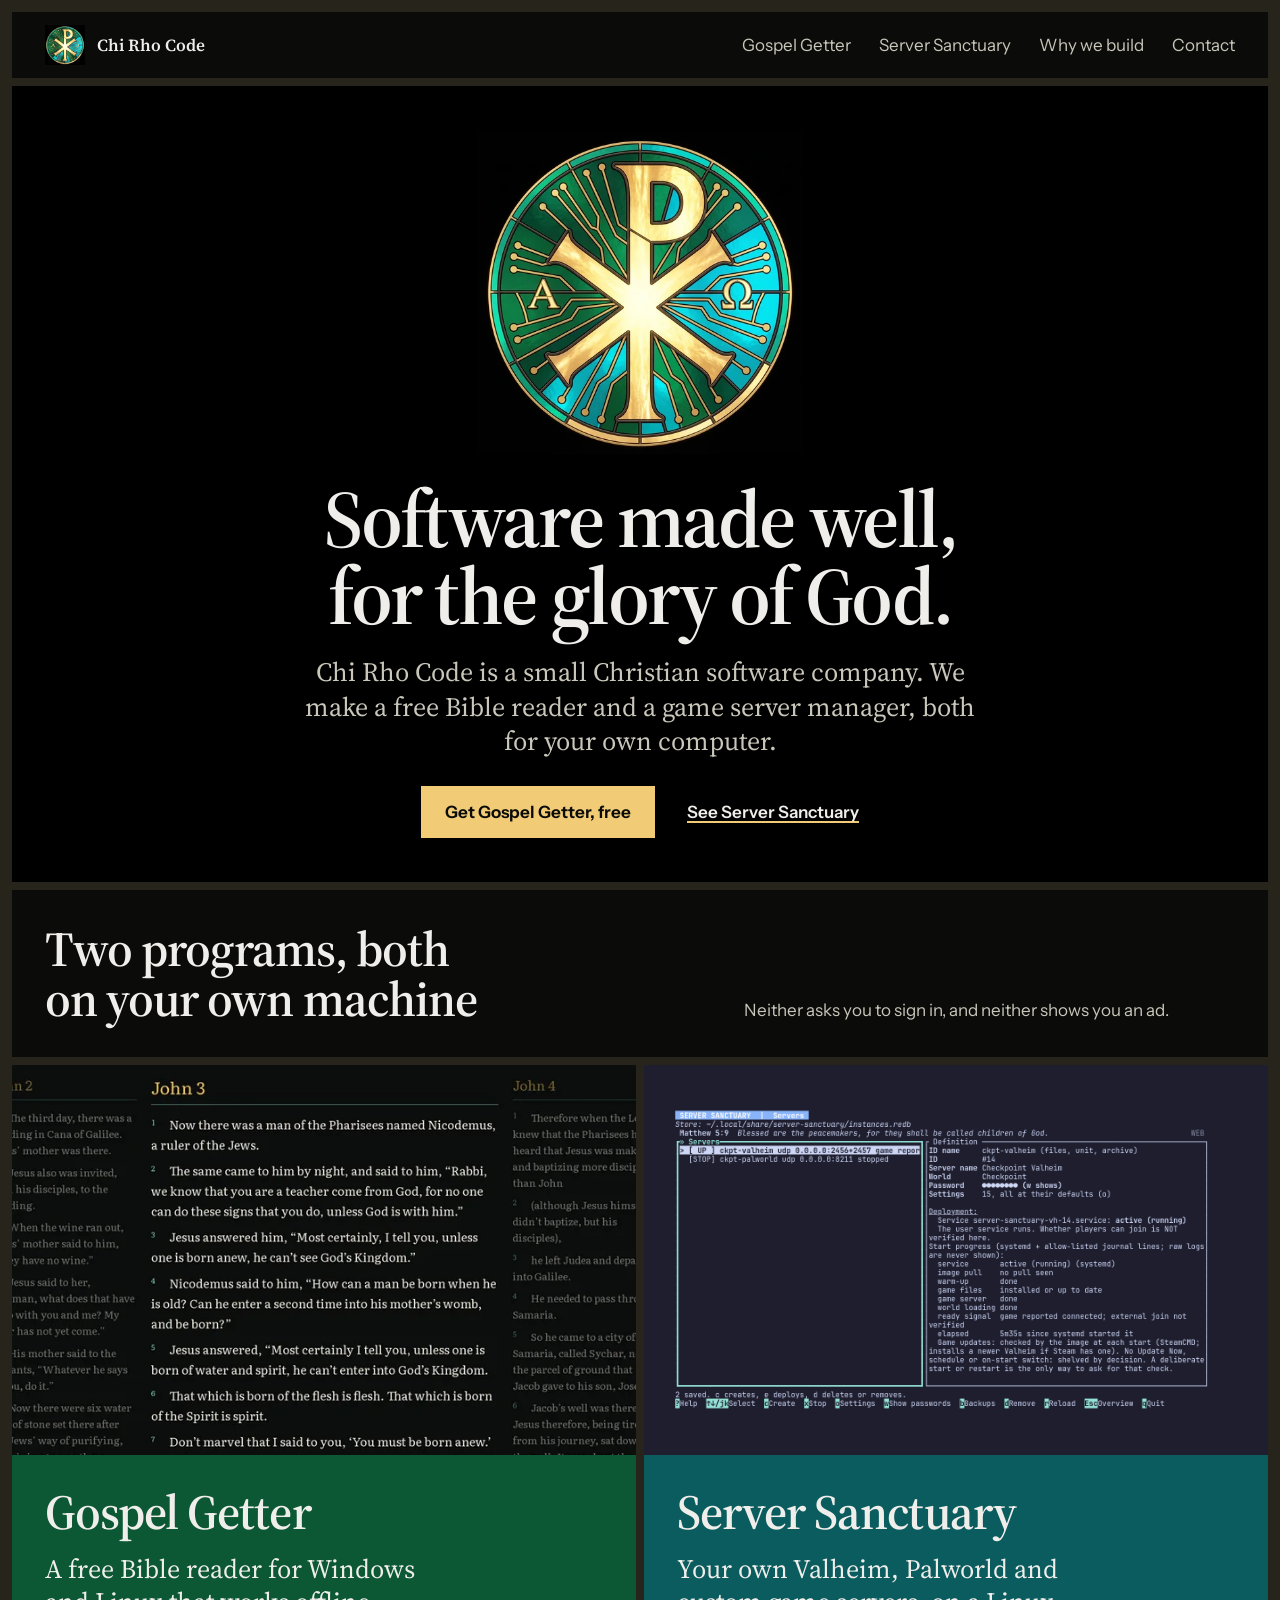
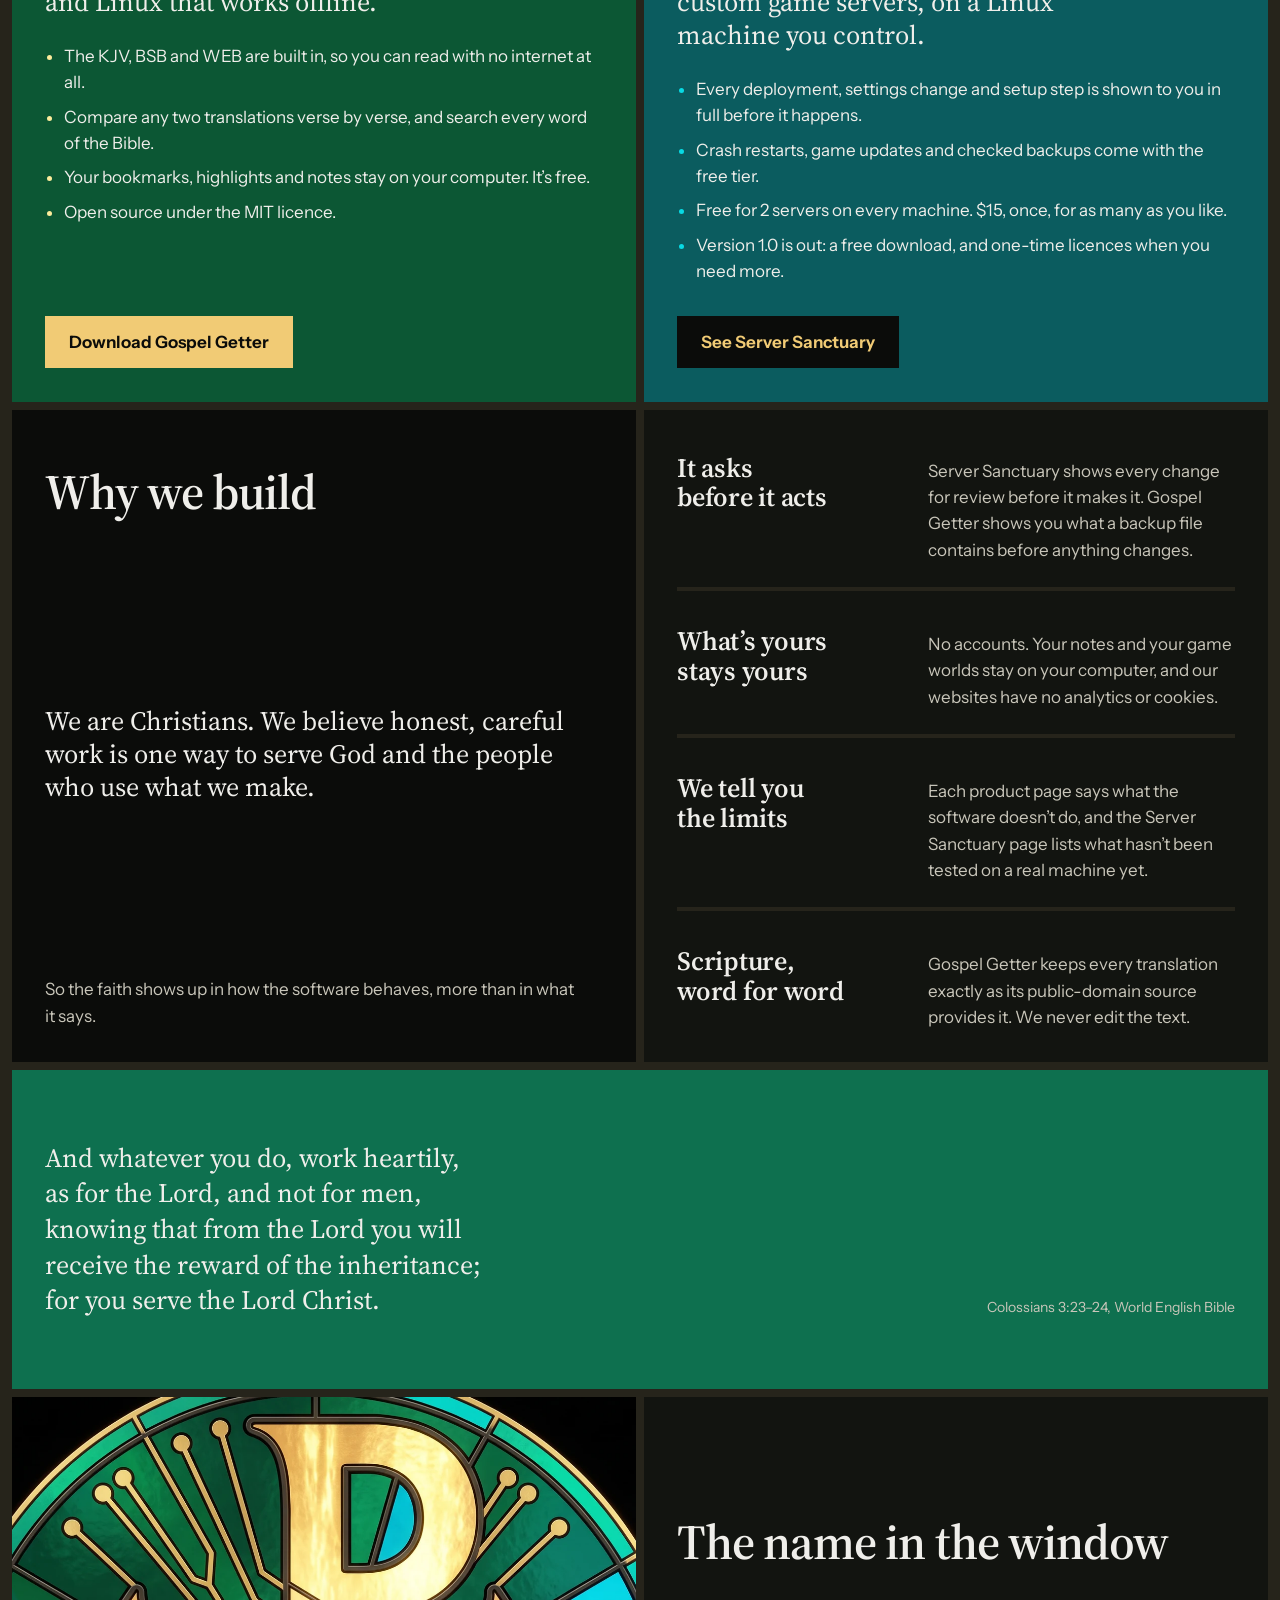
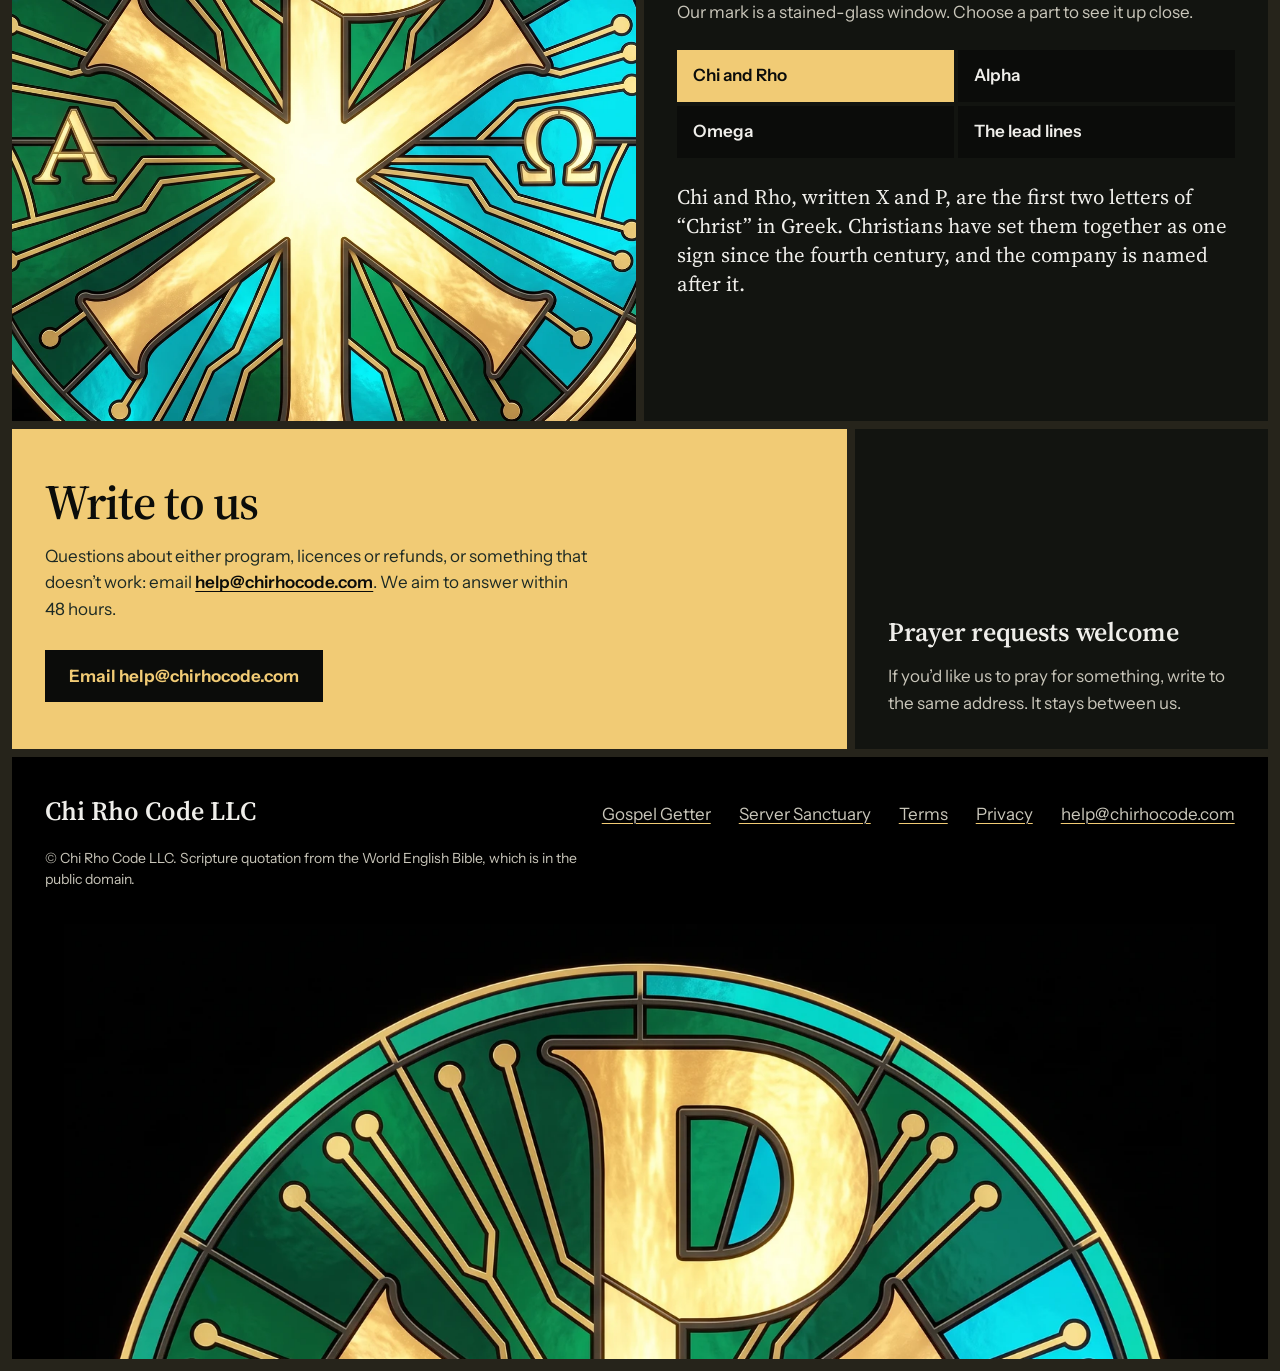
==== commit 75e6624c: "Fix what the 2026-11-01 audit found on the company site Server Sanctuary page: - The Free limit: aft" ====
--- a/site/index.html
+++ b/site/index.html
@@ -29,6 +29,8 @@
         "@context": "https://schema.org",
         "@type": "Organization",
         "name": "Chi Rho Code LLC",
+        "url": "https://chirhocode.com/",
+        "logo": "https://chirhocode.com/assets/brand/chi-rho-window-480.webp",
         "email": "help@chirhocode.com",
         "description": "A small Christian software company. We make Gospel Getter, a free offline Bible reader, and Server Sanctuary, for running your own game servers on Linux."
     }
@@ -62,7 +64,7 @@
                 <h1 id="page-title">Software made well, for the glory of God.</h1>
                 <p class="statement">Chi Rho Code is a small Christian software company. We make a free Bible reader and a game server manager, both for your own computer.</p>
                 <div class="actions">
-                    <a class="button button-gold" href="https://tossbaws.github.io/gospel-getter/">Get Gospel Getter, free</a>
+                    <a class="button button-gold" href="https://gospelgetter.chirhocode.com/">Get Gospel Getter, free</a>
                     <a class="link" href="server-sanctuary/">See Server Sanctuary</a>
                 </div>
             </div>
@@ -86,10 +88,10 @@
                     <ul>
                         <li>The KJV, BSB and WEB are built in, so you can read with no internet at all.</li>
                         <li>Compare any two translations verse by verse, and search every word of the Bible.</li>
-                        <li>Your bookmarks, highlights and notes stay on your computer. No account, no ads, no price.</li>
+                        <li>Your bookmarks, highlights and notes stay on your computer. It’s free.</li>
                         <li>Open source under the MIT licence.</li>
                     </ul>
-                    <p class="product-action"><a class="button button-gold" href="https://tossbaws.github.io/gospel-getter/">Download Gospel Getter</a></p>
+                    <p class="product-action"><a class="button button-gold" href="https://gospelgetter.chirhocode.com/">Download Gospel Getter</a></p>
                 </div>
             </article>
 
@@ -105,7 +107,7 @@
                         <li>Every deployment, settings change and setup step is shown to you in full before it happens.</li>
                         <li>Crash restarts, game updates and checked backups come with the free tier.</li>
                         <li>Free for 2 servers on every machine. $15, once, for as many as you like.</li>
-                        <li>Version 1.0.0 is out: a free download, and one-time licences when you need more.</li>
+                        <li>Version 1.0 is out: a free download, and one-time licences when you need more.</li>
                     </ul>
                     <p class="product-action"><a class="button button-ink" href="server-sanctuary/">See Server Sanctuary</a></p>
                 </div>
@@ -130,7 +132,7 @@
                 </div>
                 <div class="practice">
                     <h3>We tell you the limits</h3>
-                    <p>Each product page says what the software doesn’t do yet, and what hasn’t been tested on a real machine.</p>
+                    <p>Each product page says what the software doesn’t do, and the Server Sanctuary page lists what hasn’t been tested on a real machine yet.</p>
                 </div>
                 <div class="practice">
                     <h3>Scripture, word for word</h3>
@@ -193,7 +195,7 @@
         <div class="foot-links">
             <p class="foot-name">Chi Rho Code LLC</p>
             <ul>
-                <li><a href="https://tossbaws.github.io/gospel-getter/">Gospel Getter</a></li>
+                <li><a href="https://gospelgetter.chirhocode.com/">Gospel Getter</a></li>
                 <li><a href="server-sanctuary/">Server Sanctuary</a></li>
                 <li><a href="terms/">Terms</a></li>
                 <li><a href="privacy/">Privacy</a></li>
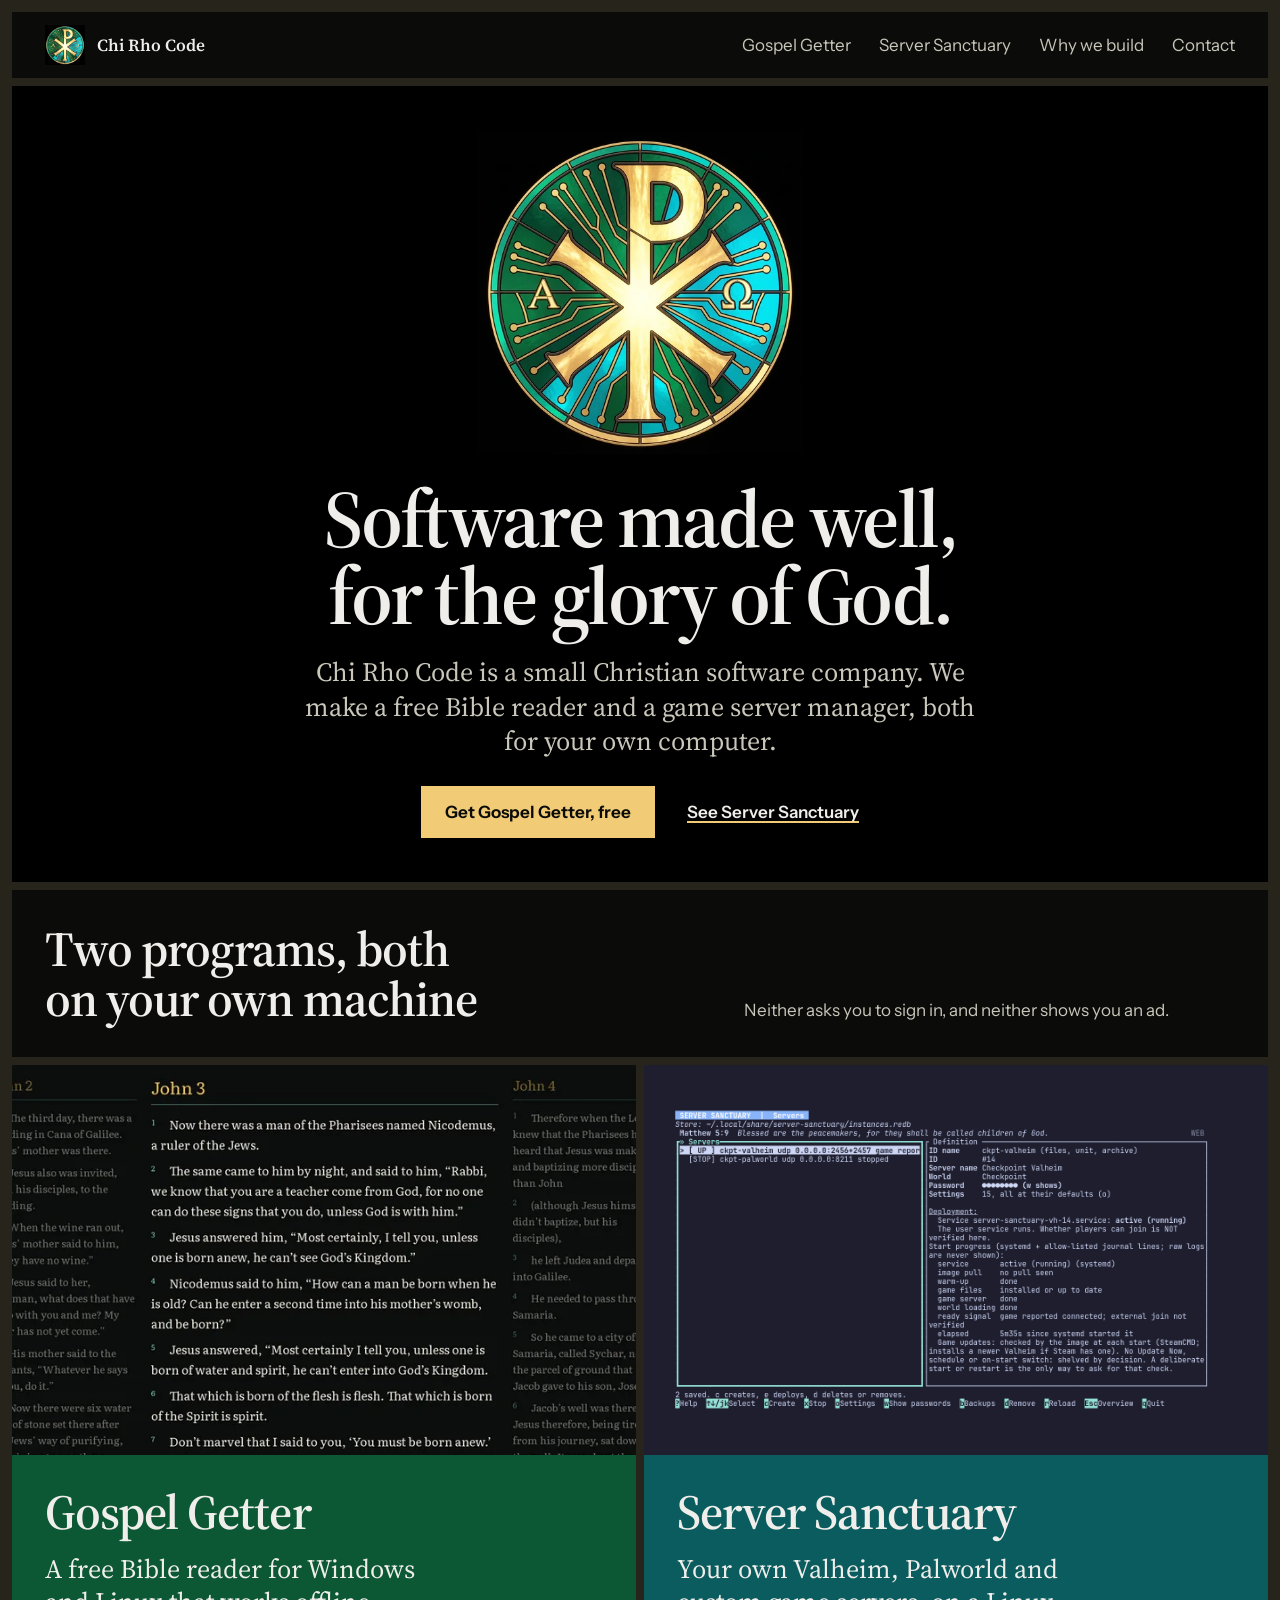
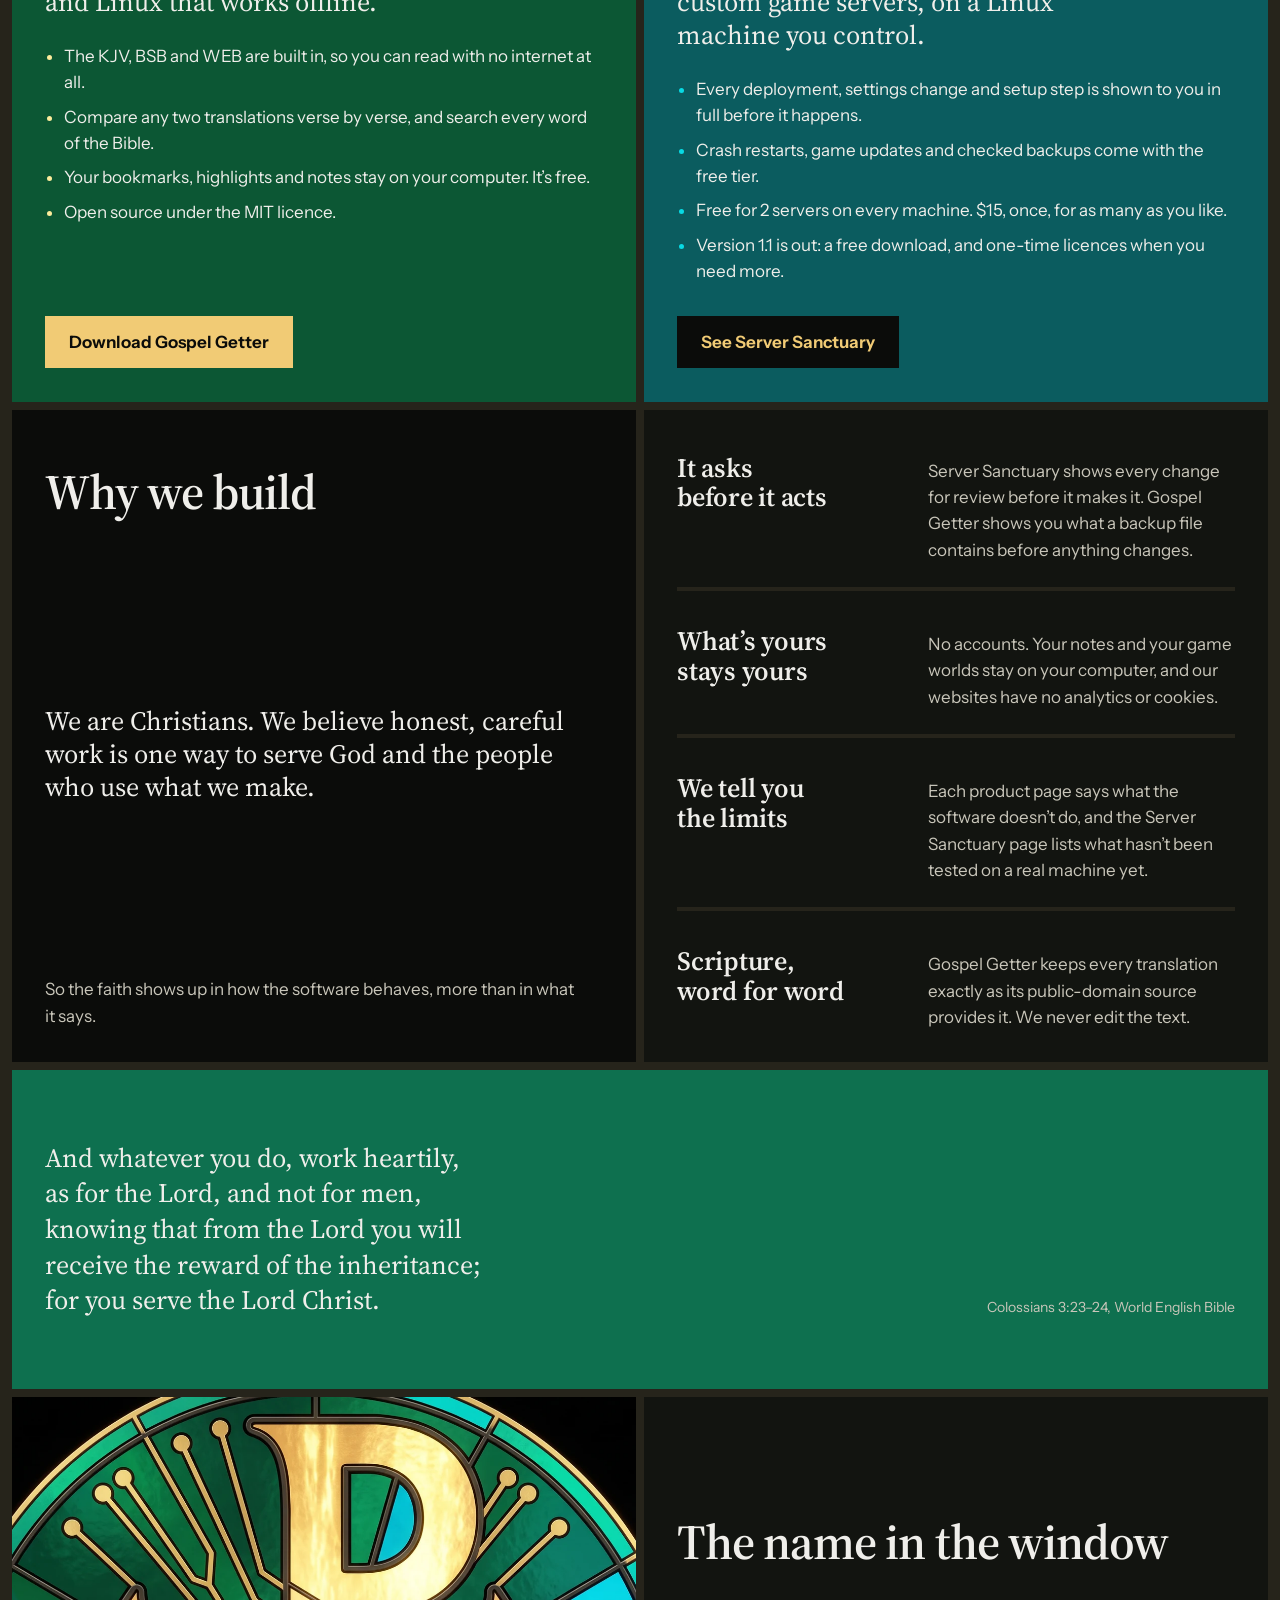
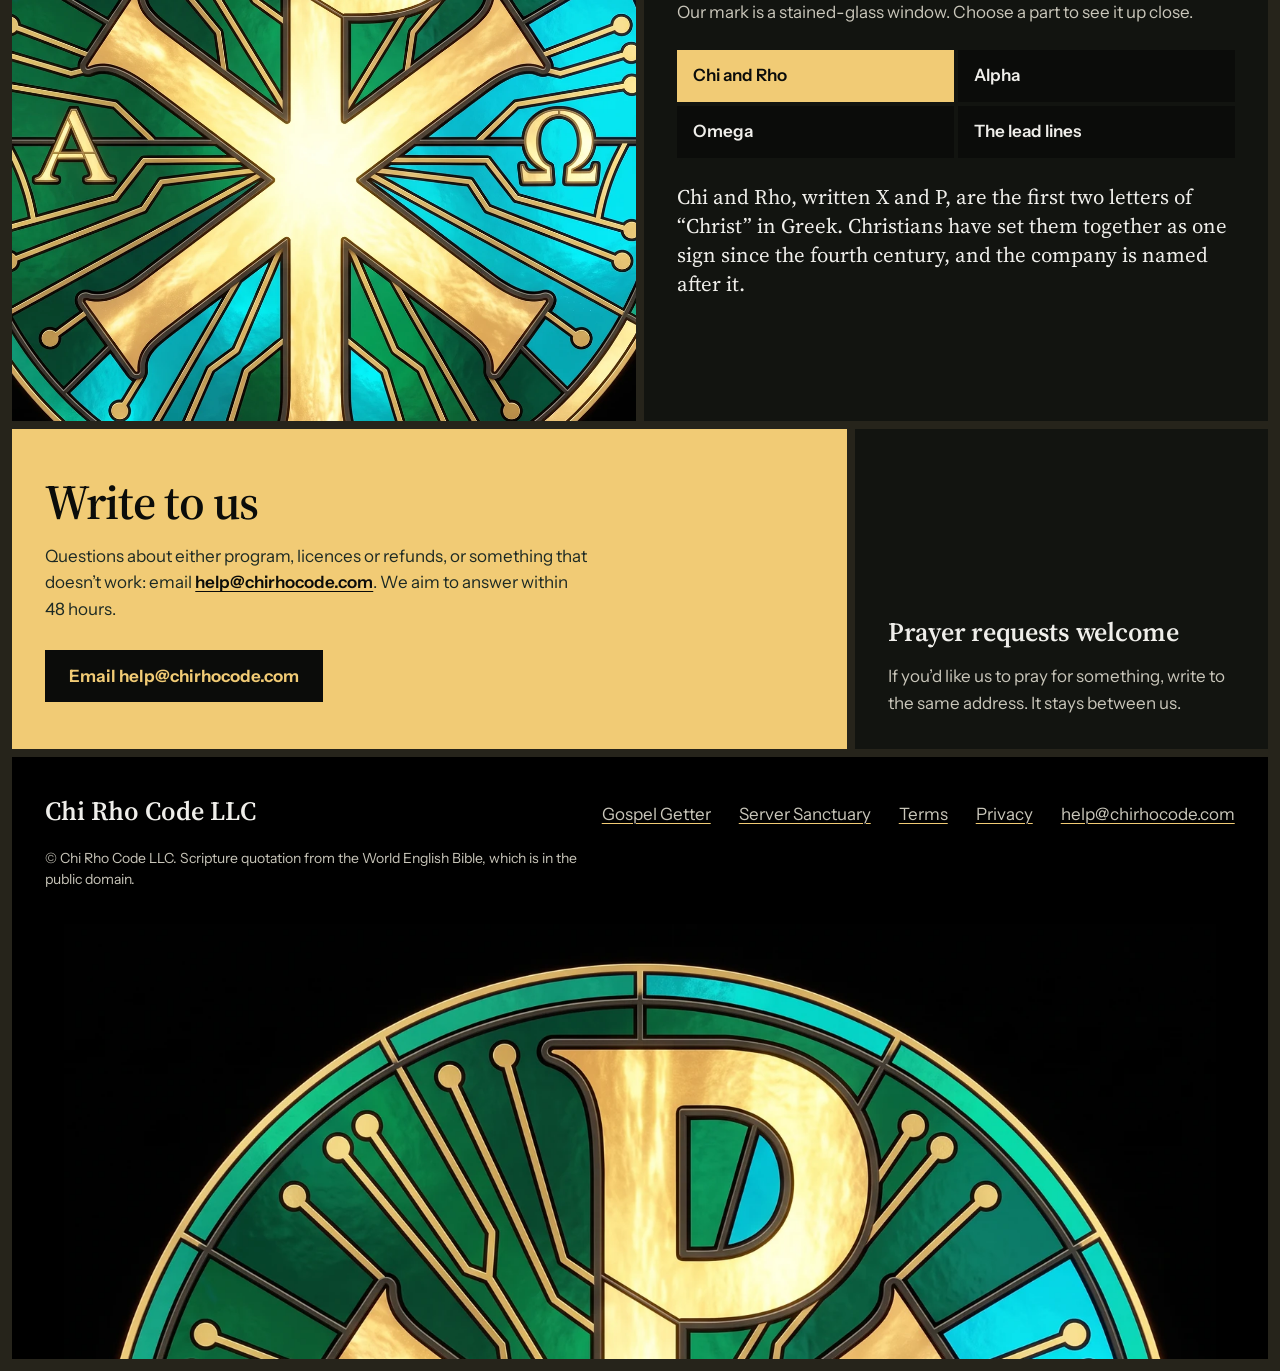
==== commit 1f2c14c6: "Server Sanctuary 1.1.0 on the site: ARM build, signed downloads, update check - SS page: version 1.1" ====
--- a/site/index.html
+++ b/site/index.html
@@ -107,7 +107,7 @@
                         <li>Every deployment, settings change and setup step is shown to you in full before it happens.</li>
                         <li>Crash restarts, game updates and checked backups come with the free tier.</li>
                         <li>Free for 2 servers on every machine. $15, once, for as many as you like.</li>
-                        <li>Version 1.0 is out: a free download, and one-time licences when you need more.</li>
+                        <li>Version 1.1 is out: a free download, and one-time licences when you need more.</li>
                     </ul>
                     <p class="product-action"><a class="button button-ink" href="server-sanctuary/">See Server Sanctuary</a></p>
                 </div>
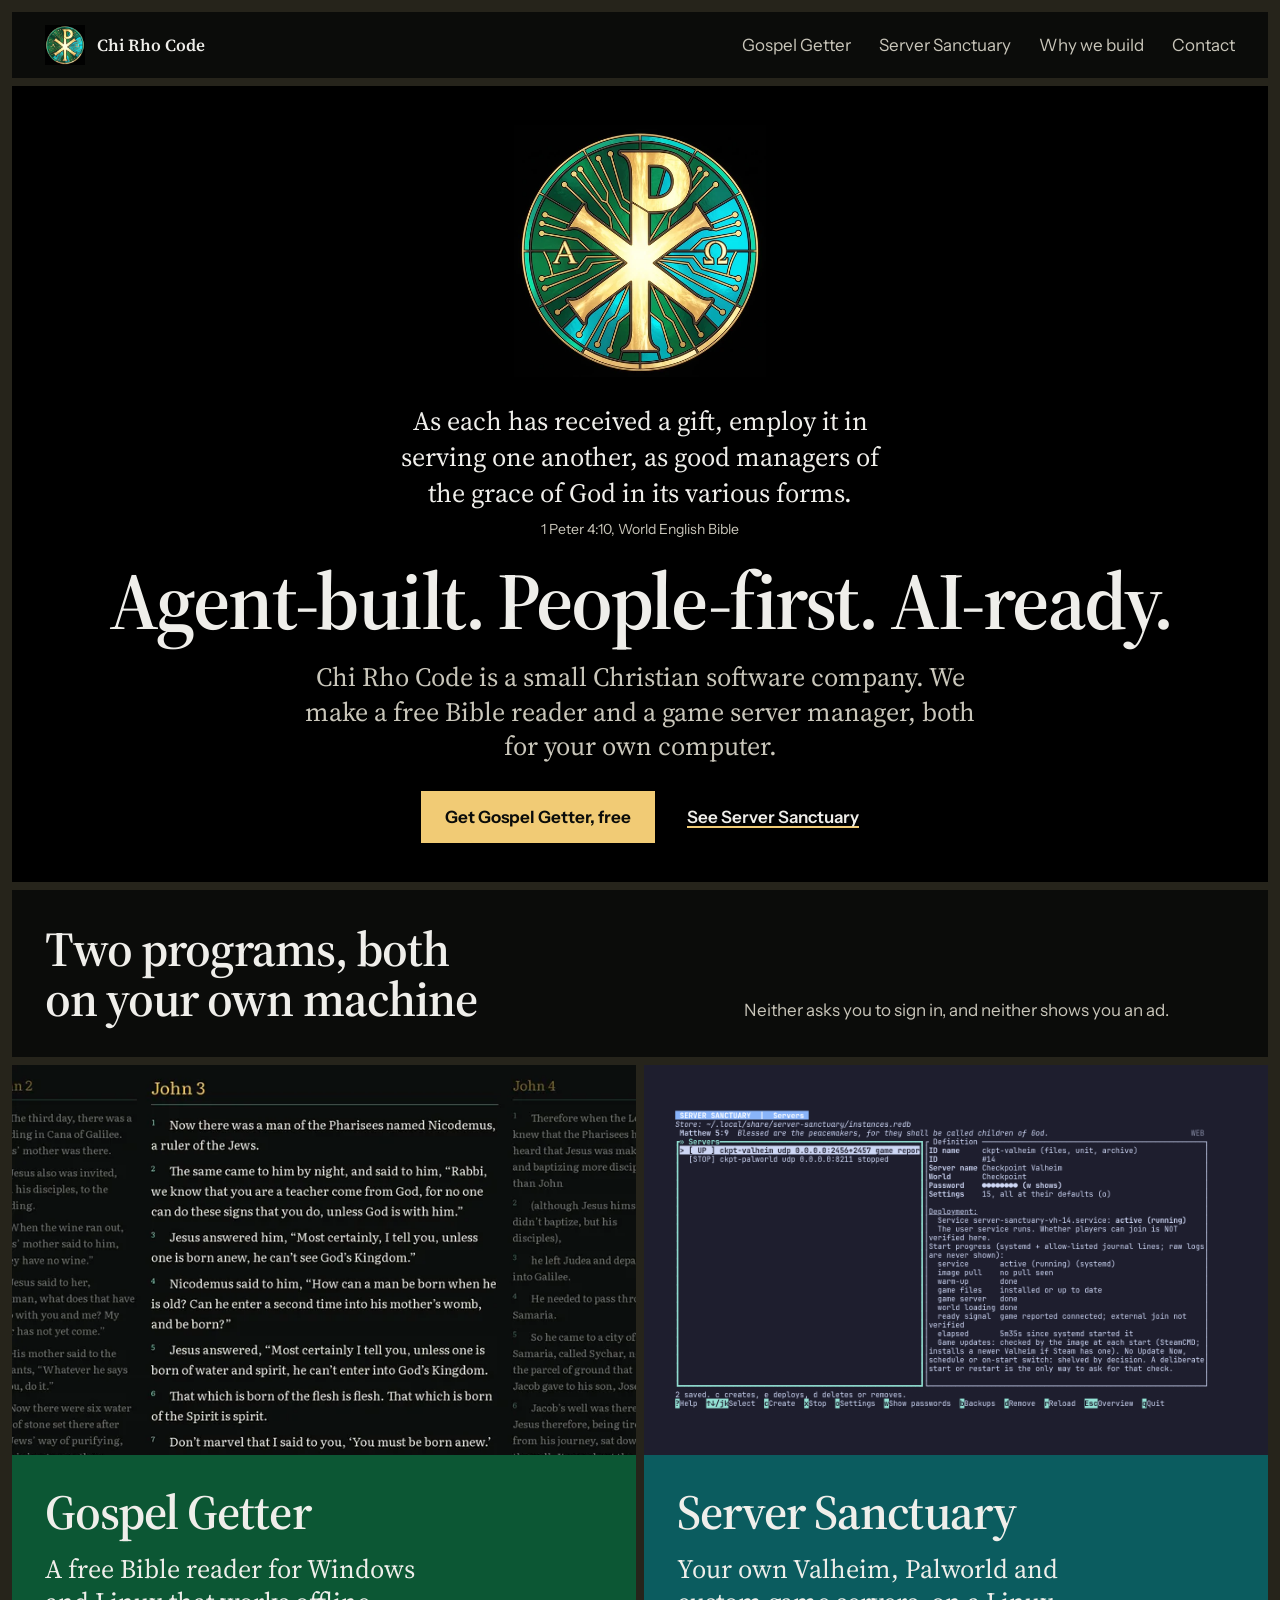
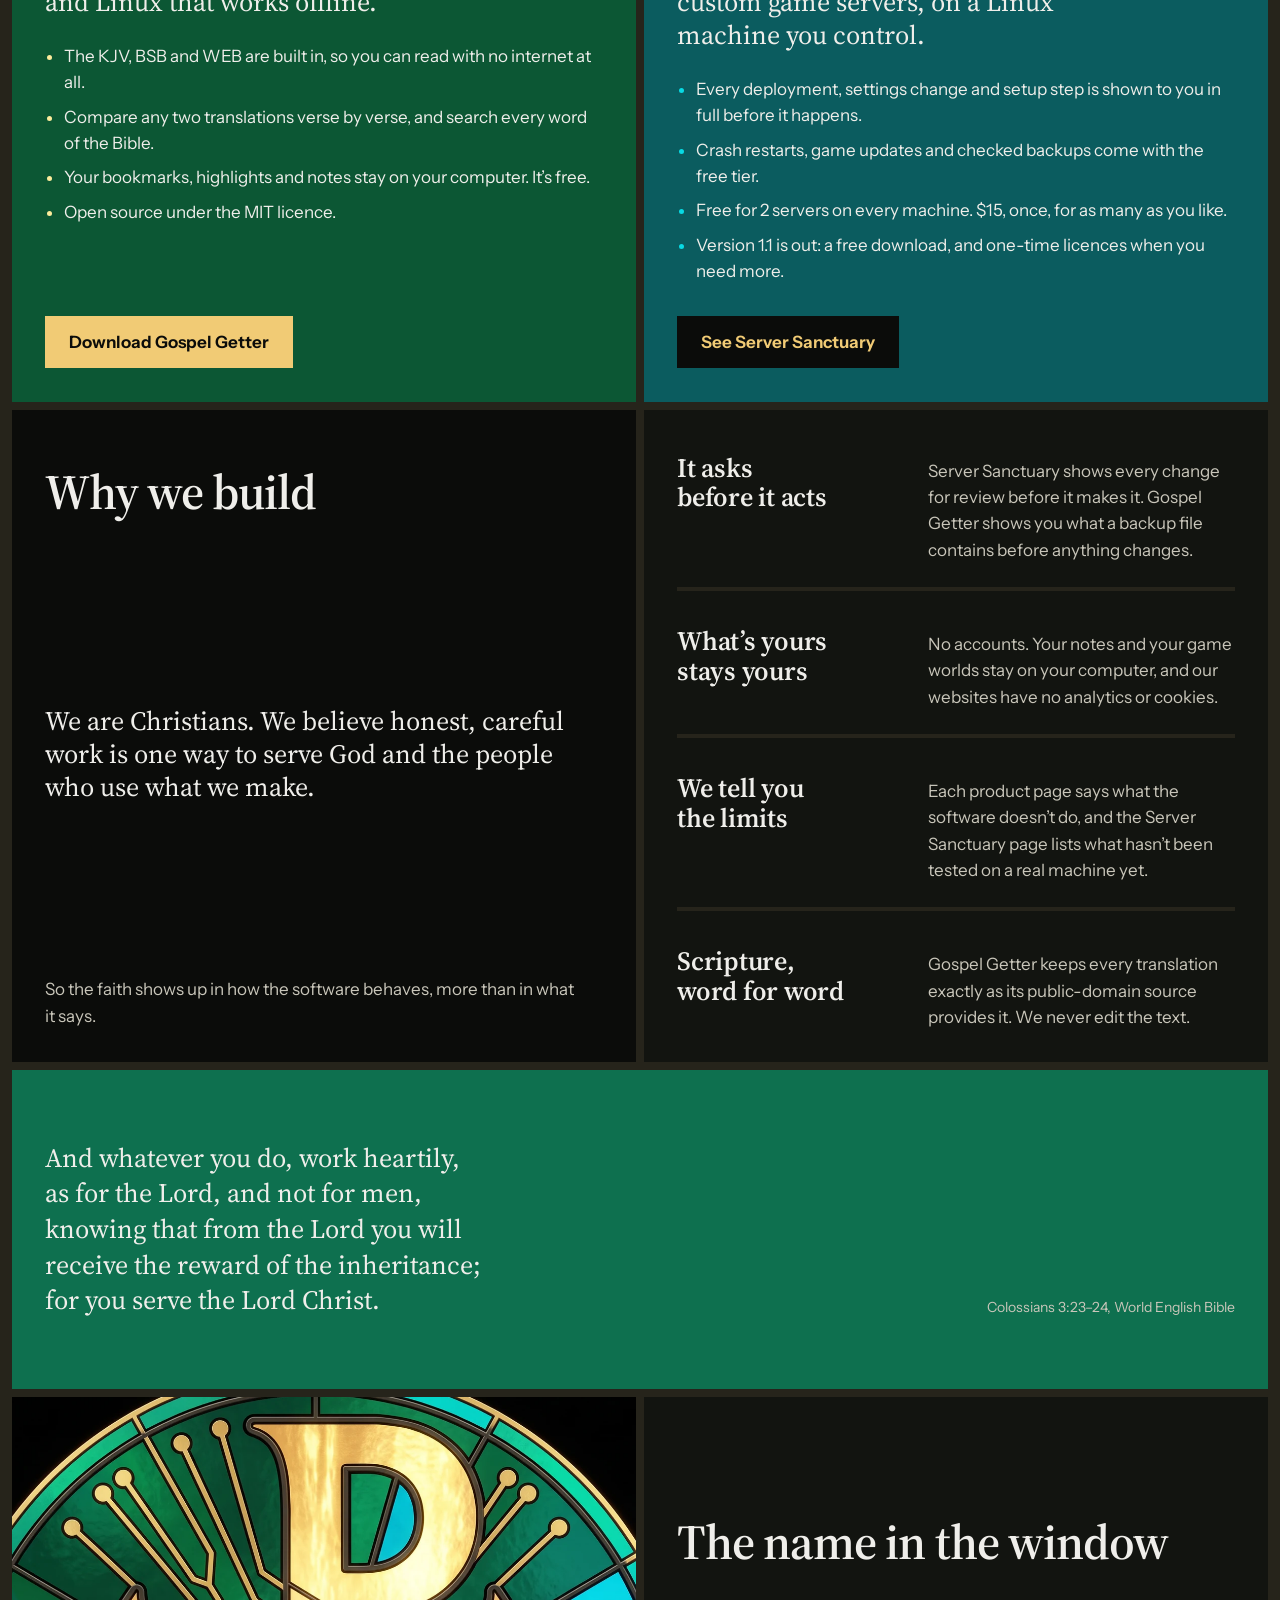
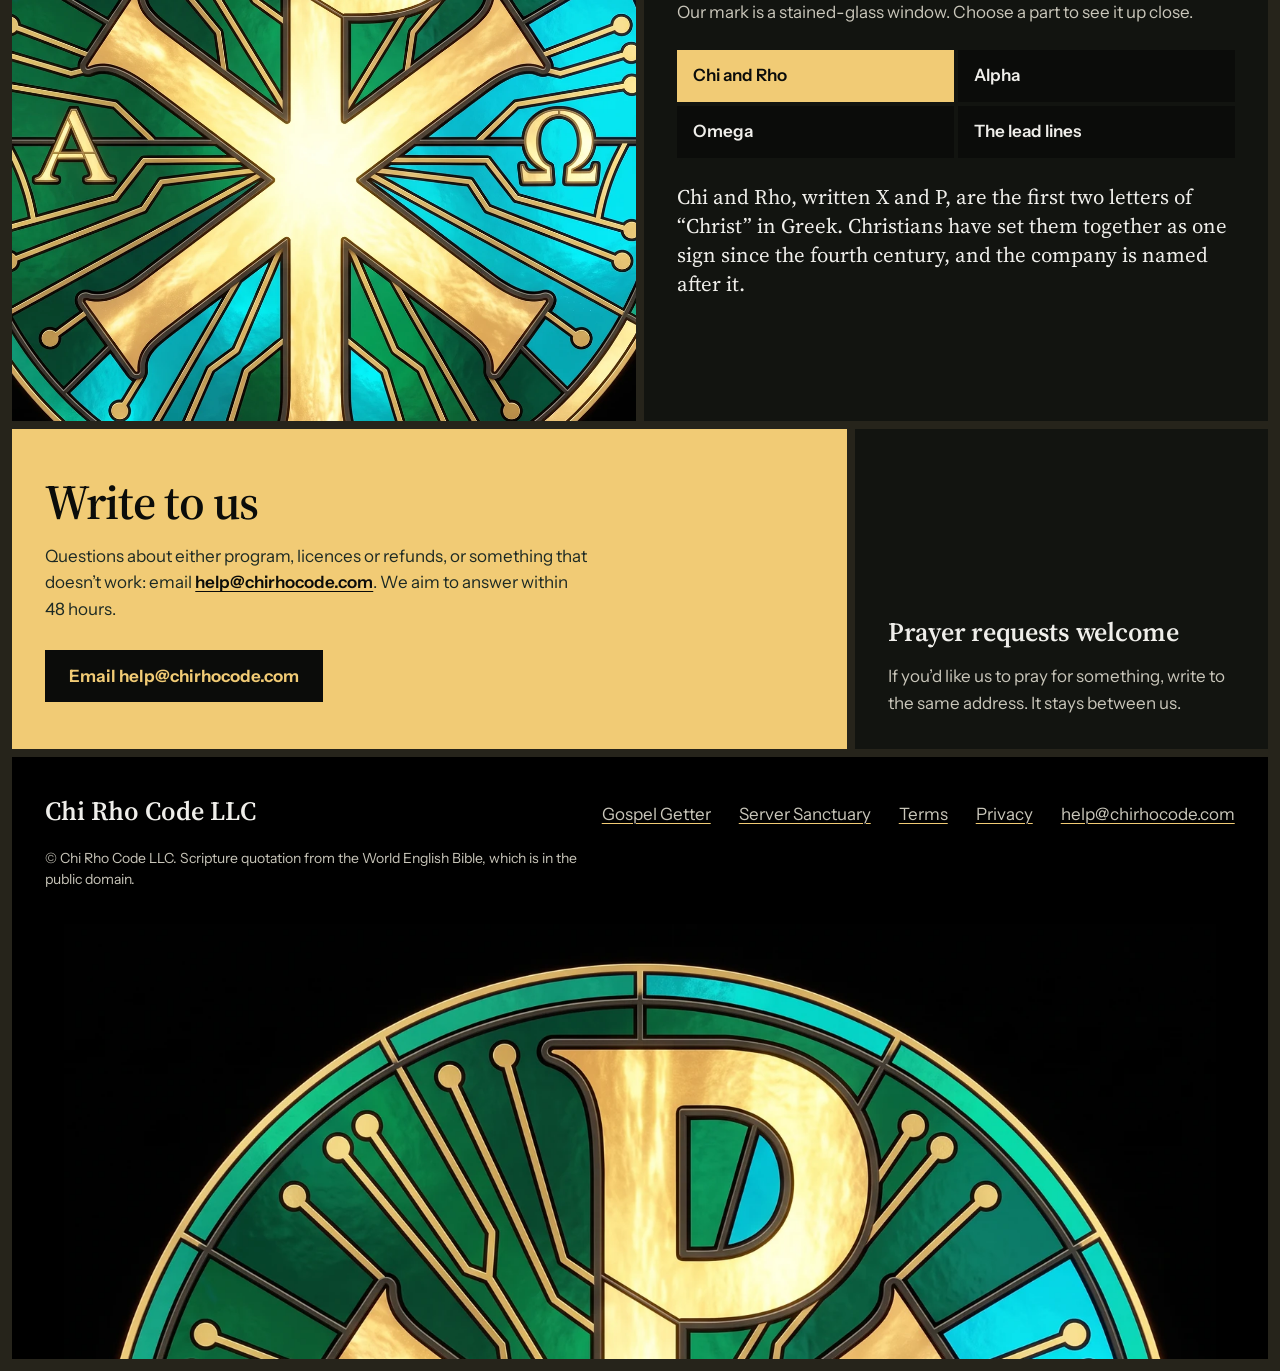
==== commit 8a33cc3d: "Home: 1 Peter 4:10 above a new tagline, "Agent-built. People-first. AI-ready." - The first screen sh" ====
--- a/site/index.html
+++ b/site/index.html
@@ -3,12 +3,12 @@
 <head>
     <meta charset="utf-8">
     <meta name="viewport" content="width=device-width, initial-scale=1">
-    <title>Chi Rho Code LLC: software made well, for the glory of God</title>
+    <title>Chi Rho Code LLC: Agent-built. People-first. AI-ready.</title>
     <meta name="description" content="Chi Rho Code LLC is a small Christian software company. We make Gospel Getter, a free offline Bible reader for Windows and Linux, and Server Sanctuary, for running your own game servers on Linux.">
     <meta name="theme-color" content="#0b0c0a">
     <meta property="og:type" content="website">
     <meta property="og:site_name" content="Chi Rho Code LLC">
-    <meta property="og:title" content="Chi Rho Code: software made well, for the glory of God">
+    <meta property="og:title" content="Chi Rho Code: Agent-built. People-first. AI-ready.">
     <meta property="og:description" content="A small Christian software company. Gospel Getter, a free offline Bible reader for Windows and Linux, and Server Sanctuary, for your own game servers on Linux.">
     <!-- Open Graph needs absolute URLs; they name the final domain (docs/MAINTENANCE.md). -->
     <meta property="og:url" content="https://chirhocode.com/">
@@ -59,9 +59,15 @@
         <!-- The first screen: the window, and what we are. -->
         <section class="board home-hero" aria-labelledby="page-title">
             <div class="pane pane-rose">
-                <img class="rose" src="assets/brand/chi-rho-window-960.webp" srcset="assets/brand/chi-rho-window-480.webp 480w, assets/brand/chi-rho-window-960.webp 960w, assets/brand/chi-rho-window-1600.webp 1600w" sizes="(max-width: 46rem) 70vw, 34vw" width="960" height="960" fetchpriority="high"
+                <img class="rose" src="assets/brand/chi-rho-window-960.webp" srcset="assets/brand/chi-rho-window-480.webp 480w, assets/brand/chi-rho-window-960.webp 960w, assets/brand/chi-rho-window-1600.webp 1600w" sizes="(max-width: 46rem) 48vw, 28vh" width="960" height="960" fetchpriority="high"
                      alt="The Chi Rho Code mark: a round stained-glass window with a gold Chi Rho at its centre, Alpha and Omega on either side, and lead lines drawn as circuit traces across emerald and cyan glass.">
-                <h1 id="page-title">Software made well, for the glory of God.</h1>
+                <figure class="hero-verse">
+                    <blockquote>
+                        <p>As each has received a gift, employ it in serving one another, as good managers of the grace of God in its various forms.</p>
+                    </blockquote>
+                    <figcaption>1 Peter 4:10, World English Bible</figcaption>
+                </figure>
+                <h1 id="page-title"><span>Agent-built.</span> <span>People-first.</span> <span>AI-ready.</span></h1>
                 <p class="statement">Chi Rho Code is a small Christian software company. We make a free Bible reader and a game server manager, both for your own computer.</p>
                 <div class="actions">
                     <a class="button button-gold" href="https://gospelgetter.chirhocode.com/">Get Gospel Getter, free</a>
--- a/site/home.css
+++ b/site/home.css
@@ -23,17 +23,44 @@
 }
 
 .rose {
-    width: min(36vh, 64vw, 28rem);
+    width: min(28vh, 64vw, 24rem);
     aspect-ratio: 1;
 }
 
+/* The verse comes first, then the tagline under it. */
+.hero-verse {
+    margin: clamp(1.25rem, 3vh, 2.25rem) 0 0;
+    max-width: 46ch;
+}
+
+.hero-verse blockquote {
+    margin: 0;
+}
+
+.hero-verse p {
+    font-family: var(--serif);
+    font-size: var(--s-state);
+    line-height: 1.35;
+}
+
+.hero-verse figcaption {
+    margin-top: 0.5rem;
+    font-size: var(--s-small);
+    color: var(--ink-soft);
+}
+
 .home-hero h1 {
-    margin-top: clamp(1.25rem, 3vh, 2.25rem);
+    margin-top: clamp(1rem, 2.5vh, 1.75rem);
     max-width: 15em;
     font-size: clamp(2.1rem, 0.9rem + 5.2vw, 6.25rem);
     line-height: 0.95;
     letter-spacing: -0.03em;
     font-weight: 620;
+}
+
+/* Each phrase stays whole: a line never breaks at its hyphen. */
+.home-hero h1 span {
+    white-space: nowrap;
 }
 
 .home-hero .statement {
@@ -415,9 +442,10 @@
             breathe 16s ease-in-out 1800ms infinite alternate;
     }
 
-    .home-hero h1 { animation: rise 1000ms var(--ease-out) 120ms both; }
-    .home-hero .statement { animation: rise 1000ms var(--ease-out) 220ms both; }
-    .home-hero .actions { animation: rise 1000ms var(--ease-out) 320ms both; }
+    .hero-verse { animation: rise 1000ms var(--ease-out) 120ms both; }
+    .home-hero h1 { animation: rise 1000ms var(--ease-out) 220ms both; }
+    .home-hero .statement { animation: rise 1000ms var(--ease-out) 320ms both; }
+    .home-hero .actions { animation: rise 1000ms var(--ease-out) 420ms both; }
 
     @keyframes settle {
         from { transform: scale(1.1) rotate(-4deg); }
@@ -484,11 +512,16 @@
 @media (max-width: 46rem) {
     .pane-rose {
         min-height: 0;
-        padding-block: 2.5rem;
-    }
-
+        padding-block: 2rem;
+    }
+
+    /* Smaller on a phone, so the verse and the tagline both fit on the first screen. */
     .rose {
-        width: min(72vw, 20rem);
+        width: min(48vw, 14rem);
+    }
+
+    .hero-verse p {
+        font-size: 1.125rem;
     }
 
     .home-hero .actions .button {
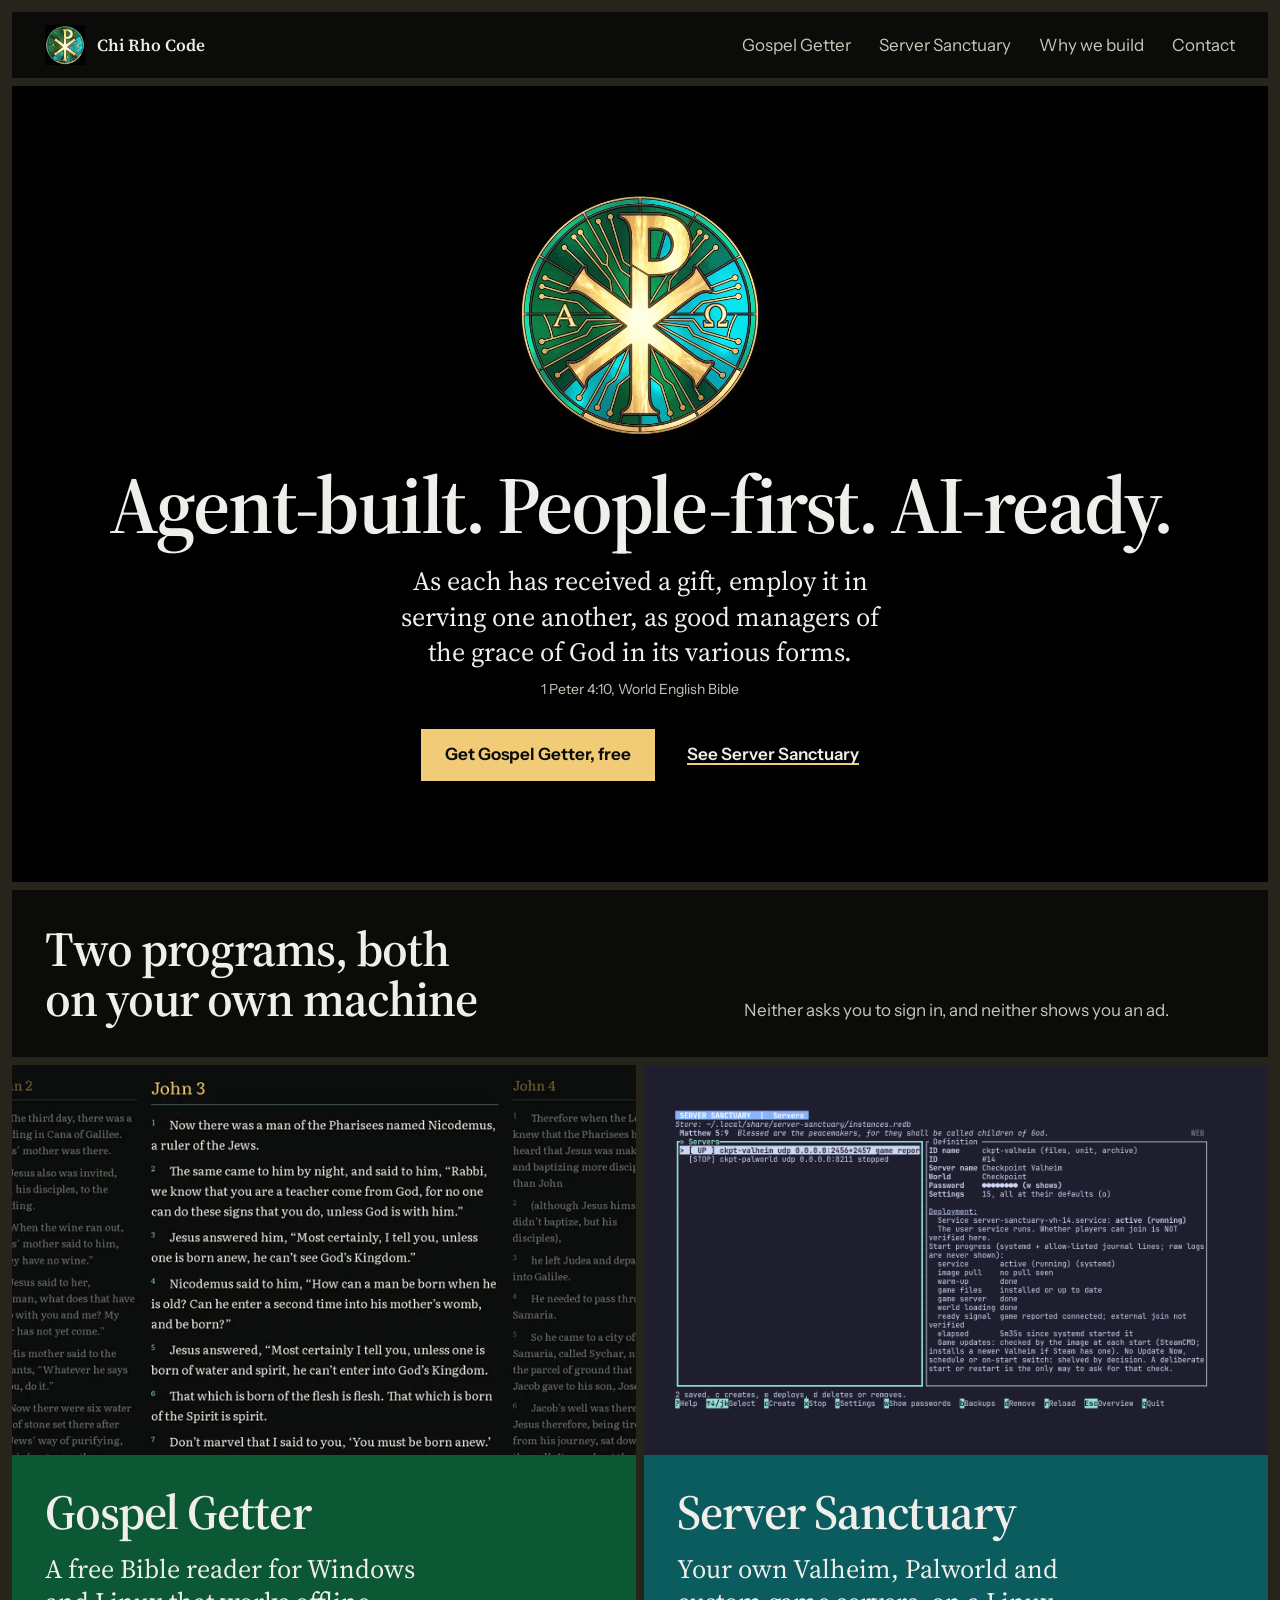
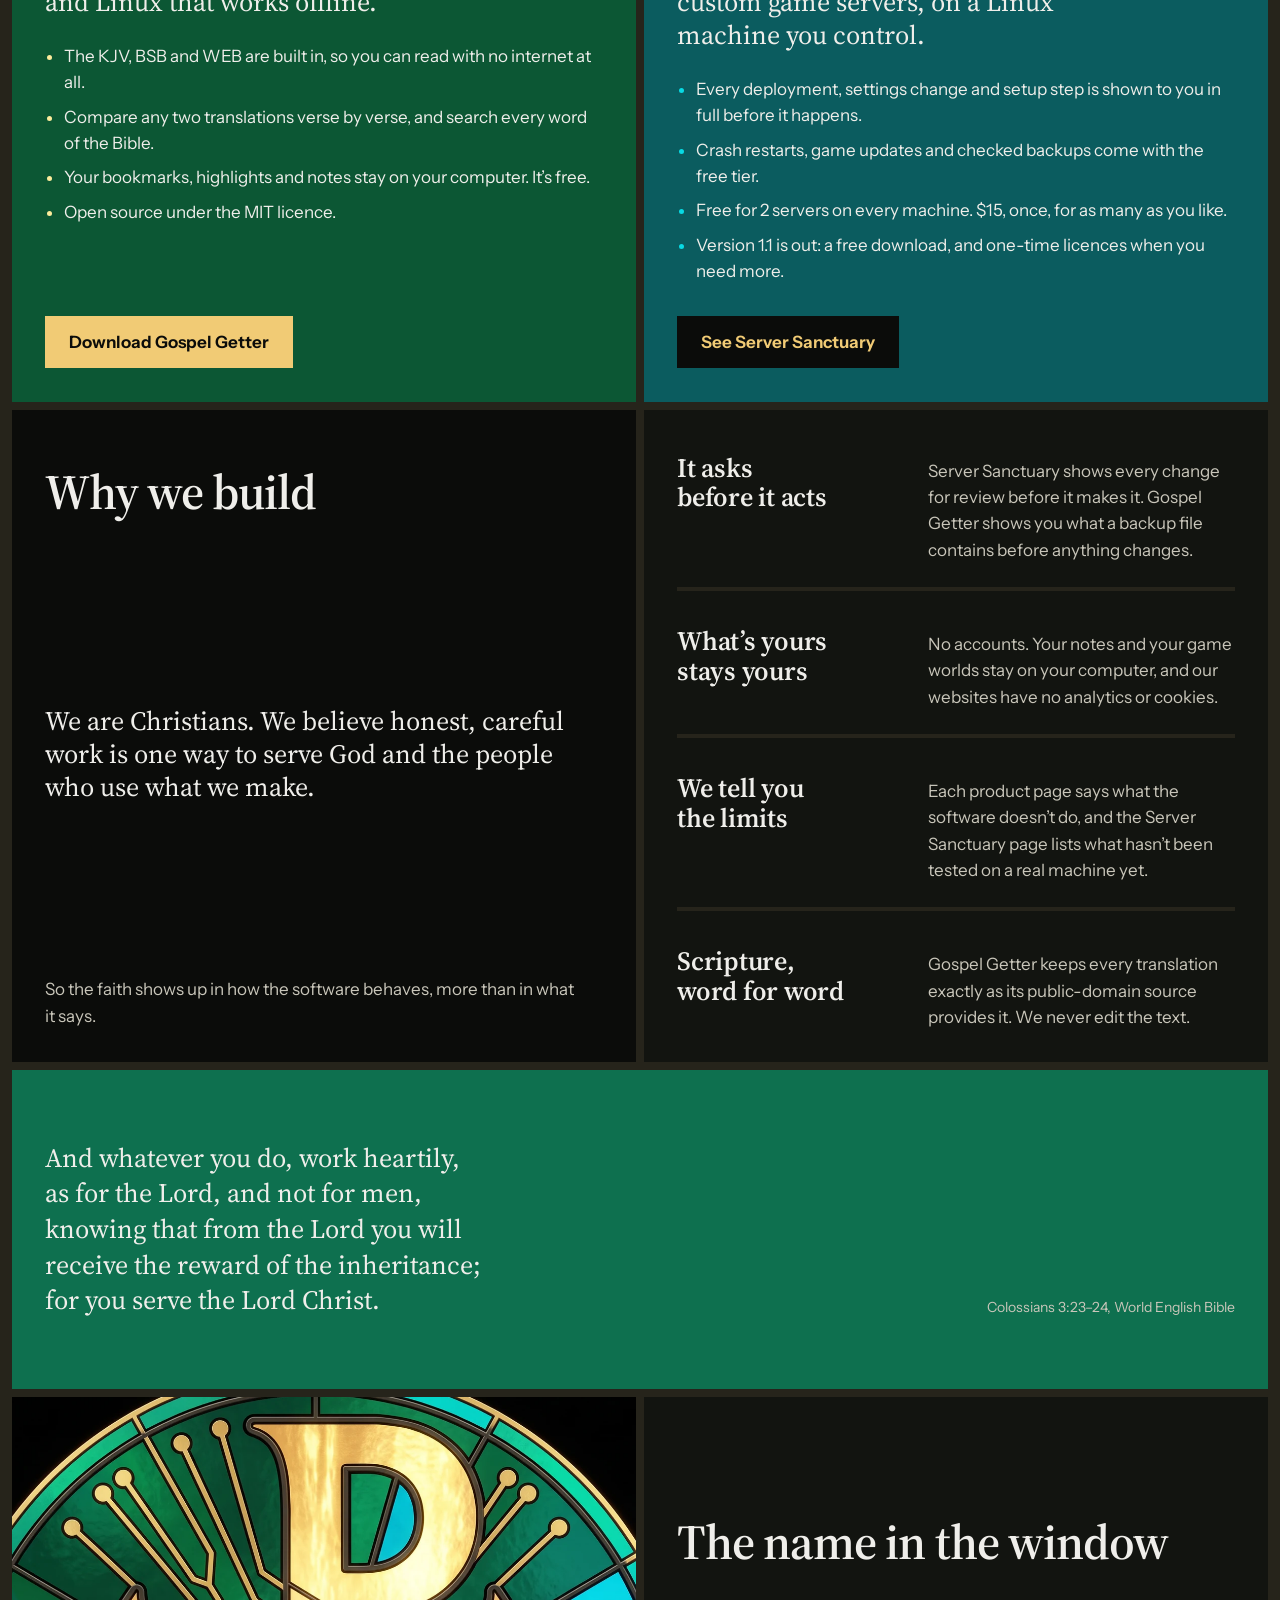
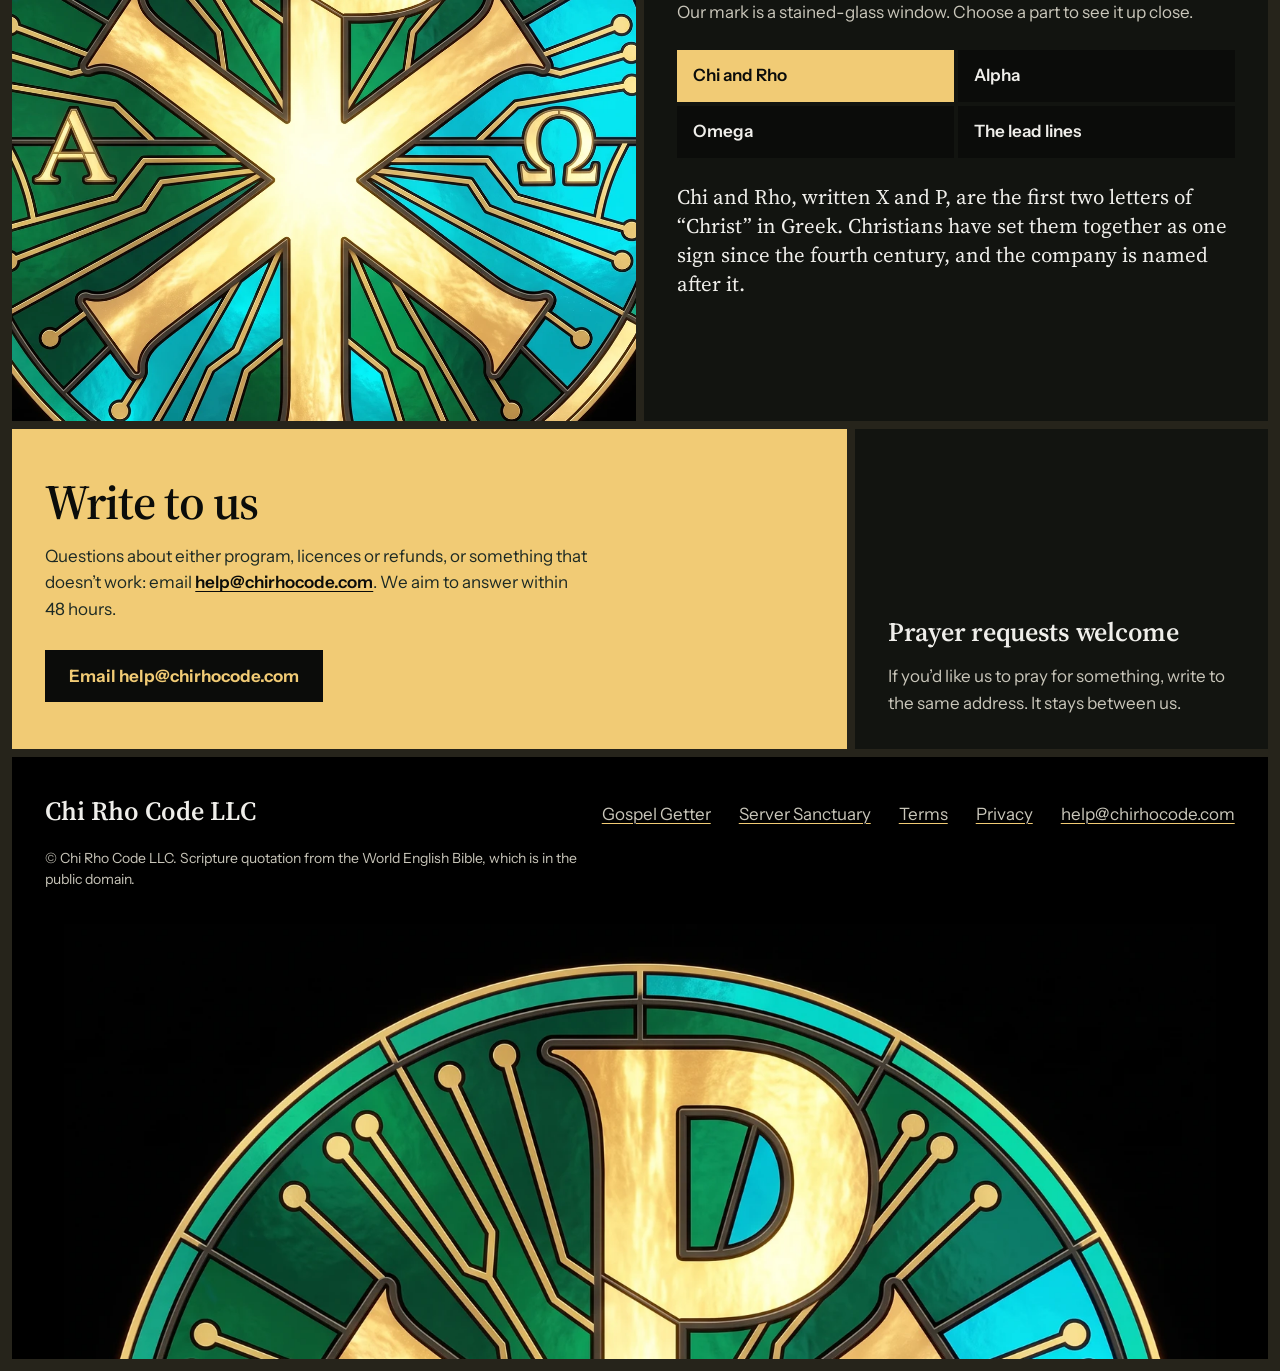
==== commit e764055c: "Home: 1 Peter 4:10 under the tagline, in place of the company sentence The first screen is now the w" ====
--- a/site/index.html
+++ b/site/index.html
@@ -61,14 +61,13 @@
             <div class="pane pane-rose">
                 <img class="rose" src="assets/brand/chi-rho-window-960.webp" srcset="assets/brand/chi-rho-window-480.webp 480w, assets/brand/chi-rho-window-960.webp 960w, assets/brand/chi-rho-window-1600.webp 1600w" sizes="(max-width: 46rem) 48vw, 28vh" width="960" height="960" fetchpriority="high"
                      alt="The Chi Rho Code mark: a round stained-glass window with a gold Chi Rho at its centre, Alpha and Omega on either side, and lead lines drawn as circuit traces across emerald and cyan glass.">
+                <h1 id="page-title"><span>Agent-built.</span> <span>People-first.</span> <span>AI-ready.</span></h1>
                 <figure class="hero-verse">
                     <blockquote>
                         <p>As each has received a gift, employ it in serving one another, as good managers of the grace of God in its various forms.</p>
                     </blockquote>
                     <figcaption>1 Peter 4:10, World English Bible</figcaption>
                 </figure>
-                <h1 id="page-title"><span>Agent-built.</span> <span>People-first.</span> <span>AI-ready.</span></h1>
-                <p class="statement">Chi Rho Code is a small Christian software company. We make a free Bible reader and a game server manager, both for your own computer.</p>
                 <div class="actions">
                     <a class="button button-gold" href="https://gospelgetter.chirhocode.com/">Get Gospel Getter, free</a>
                     <a class="link" href="server-sanctuary/">See Server Sanctuary</a>
--- a/site/home.css
+++ b/site/home.css
@@ -27,9 +27,9 @@
     aspect-ratio: 1;
 }
 
-/* The verse comes first, then the tagline under it. */
+/* The tagline, then the verse under it. */
 .hero-verse {
-    margin: clamp(1.25rem, 3vh, 2.25rem) 0 0;
+    margin: 1.25rem 0 0;
     max-width: 46ch;
 }
 
@@ -50,7 +50,7 @@
 }
 
 .home-hero h1 {
-    margin-top: clamp(1rem, 2.5vh, 1.75rem);
+    margin-top: clamp(1.25rem, 3vh, 2.25rem);
     max-width: 15em;
     font-size: clamp(2.1rem, 0.9rem + 5.2vw, 6.25rem);
     line-height: 0.95;
@@ -61,15 +61,6 @@
 /* Each phrase stays whole: a line never breaks at its hyphen. */
 .home-hero h1 span {
     white-space: nowrap;
-}
-
-.home-hero .statement {
-    margin-top: 1.25rem;
-    max-width: 52ch;
-    font-family: var(--serif);
-    font-size: var(--s-state);
-    line-height: 1.3;
-    color: var(--ink-soft);
 }
 
 .home-hero .actions {
@@ -442,10 +433,9 @@
             breathe 16s ease-in-out 1800ms infinite alternate;
     }
 
-    .hero-verse { animation: rise 1000ms var(--ease-out) 120ms both; }
-    .home-hero h1 { animation: rise 1000ms var(--ease-out) 220ms both; }
-    .home-hero .statement { animation: rise 1000ms var(--ease-out) 320ms both; }
-    .home-hero .actions { animation: rise 1000ms var(--ease-out) 420ms both; }
+    .home-hero h1 { animation: rise 1000ms var(--ease-out) 120ms both; }
+    .hero-verse { animation: rise 1000ms var(--ease-out) 220ms both; }
+    .home-hero .actions { animation: rise 1000ms var(--ease-out) 320ms both; }
 
     @keyframes settle {
         from { transform: scale(1.1) rotate(-4deg); }
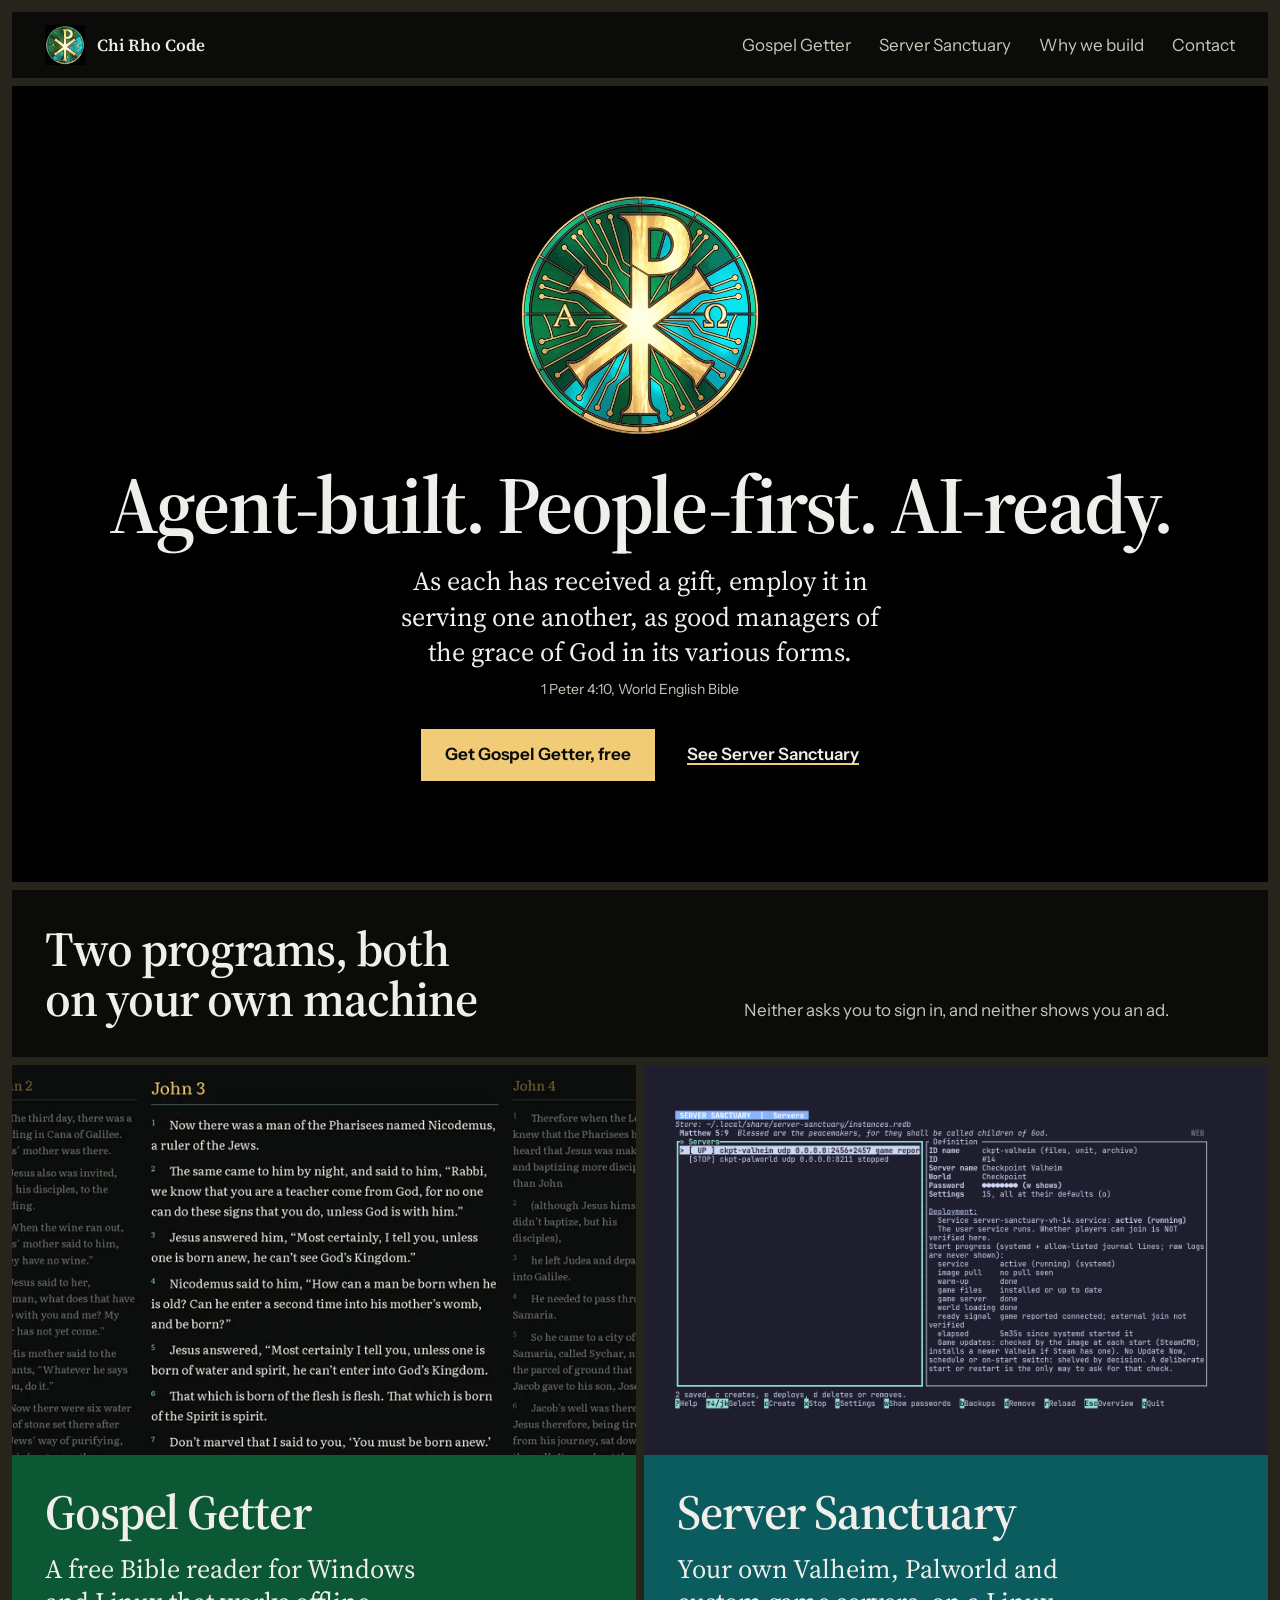
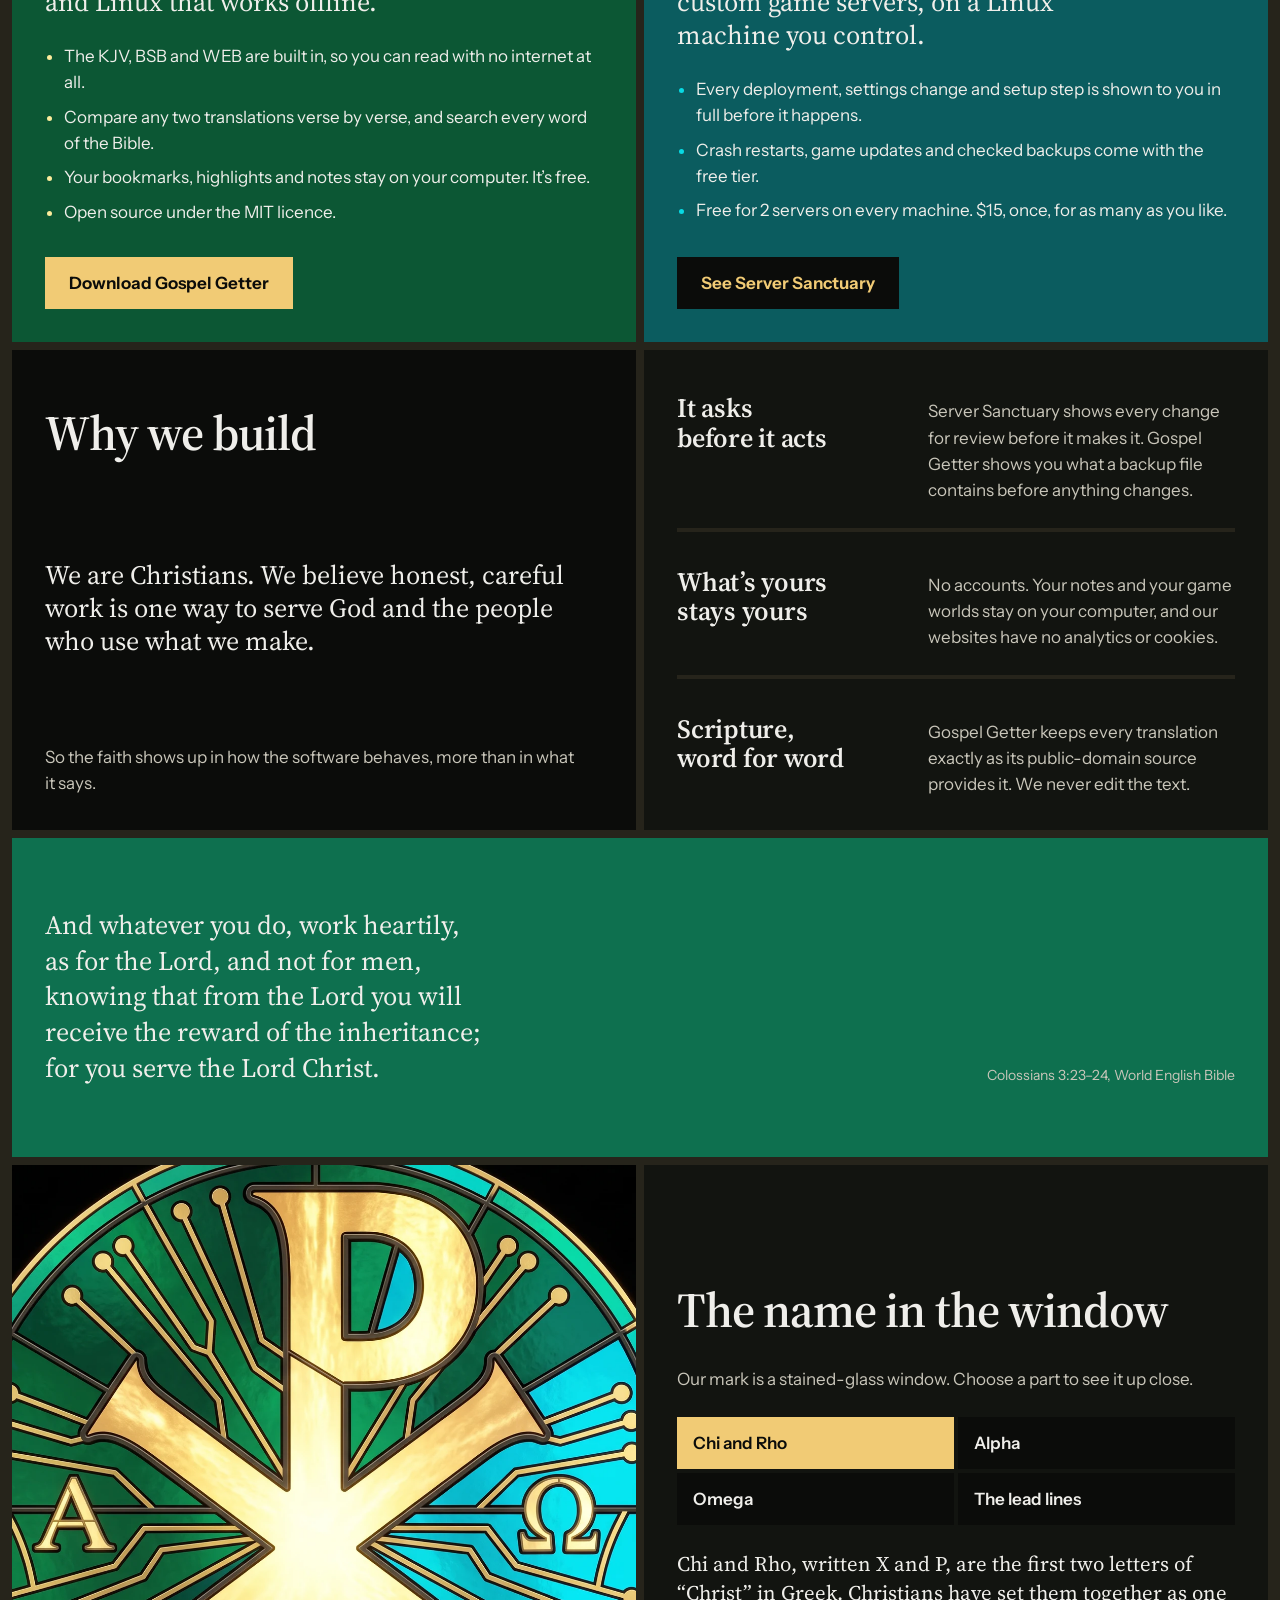
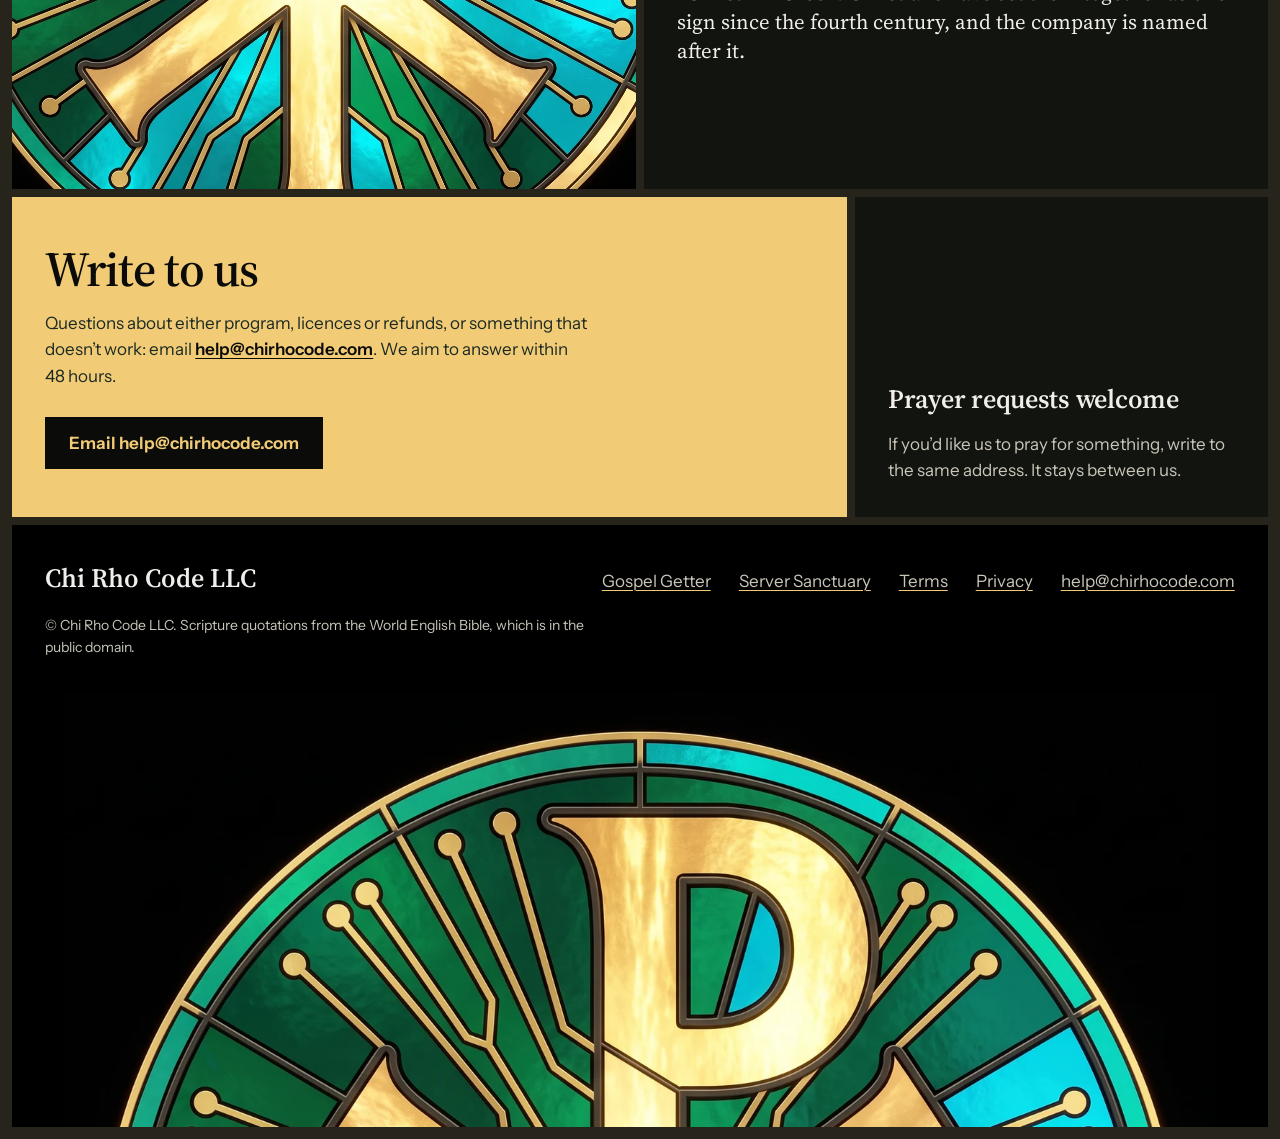
==== commit e33c1a34: "Trim limits, dates and repeated detail from the company site The Captain's picks from the 2026-11-02" ====
--- a/site/index.html
+++ b/site/index.html
@@ -112,7 +112,6 @@
                         <li>Every deployment, settings change and setup step is shown to you in full before it happens.</li>
                         <li>Crash restarts, game updates and checked backups come with the free tier.</li>
                         <li>Free for 2 servers on every machine. $15, once, for as many as you like.</li>
-                        <li>Version 1.1 is out: a free download, and one-time licences when you need more.</li>
                     </ul>
                     <p class="product-action"><a class="button button-ink" href="server-sanctuary/">See Server Sanctuary</a></p>
                 </div>
@@ -134,10 +133,6 @@
                 <div class="practice">
                     <h3>What’s yours stays yours</h3>
                     <p>No accounts. Your notes and your game worlds stay on your computer, and our websites have no analytics or cookies.</p>
-                </div>
-                <div class="practice">
-                    <h3>We tell you the limits</h3>
-                    <p>Each product page says what the software doesn’t do, and the Server Sanctuary page lists what hasn’t been tested on a real machine yet.</p>
                 </div>
                 <div class="practice">
                     <h3>Scripture, word for word</h3>
@@ -206,7 +201,7 @@
                 <li><a href="privacy/">Privacy</a></li>
                 <li><a href="mailto:help@chirhocode.com">help@chirhocode.com</a></li>
             </ul>
-            <p class="small">© Chi Rho Code LLC. Scripture quotation from the World English Bible, which is in the public domain.</p>
+            <p class="small">© Chi Rho Code LLC. Scripture quotations from the World English Bible, which is in the public domain.</p>
         </div>
         <div class="foot-window" aria-hidden="true">
             <img src="assets/brand/chi-rho-window-1600.webp" width="1600" height="1600" loading="lazy" decoding="async" alt="">
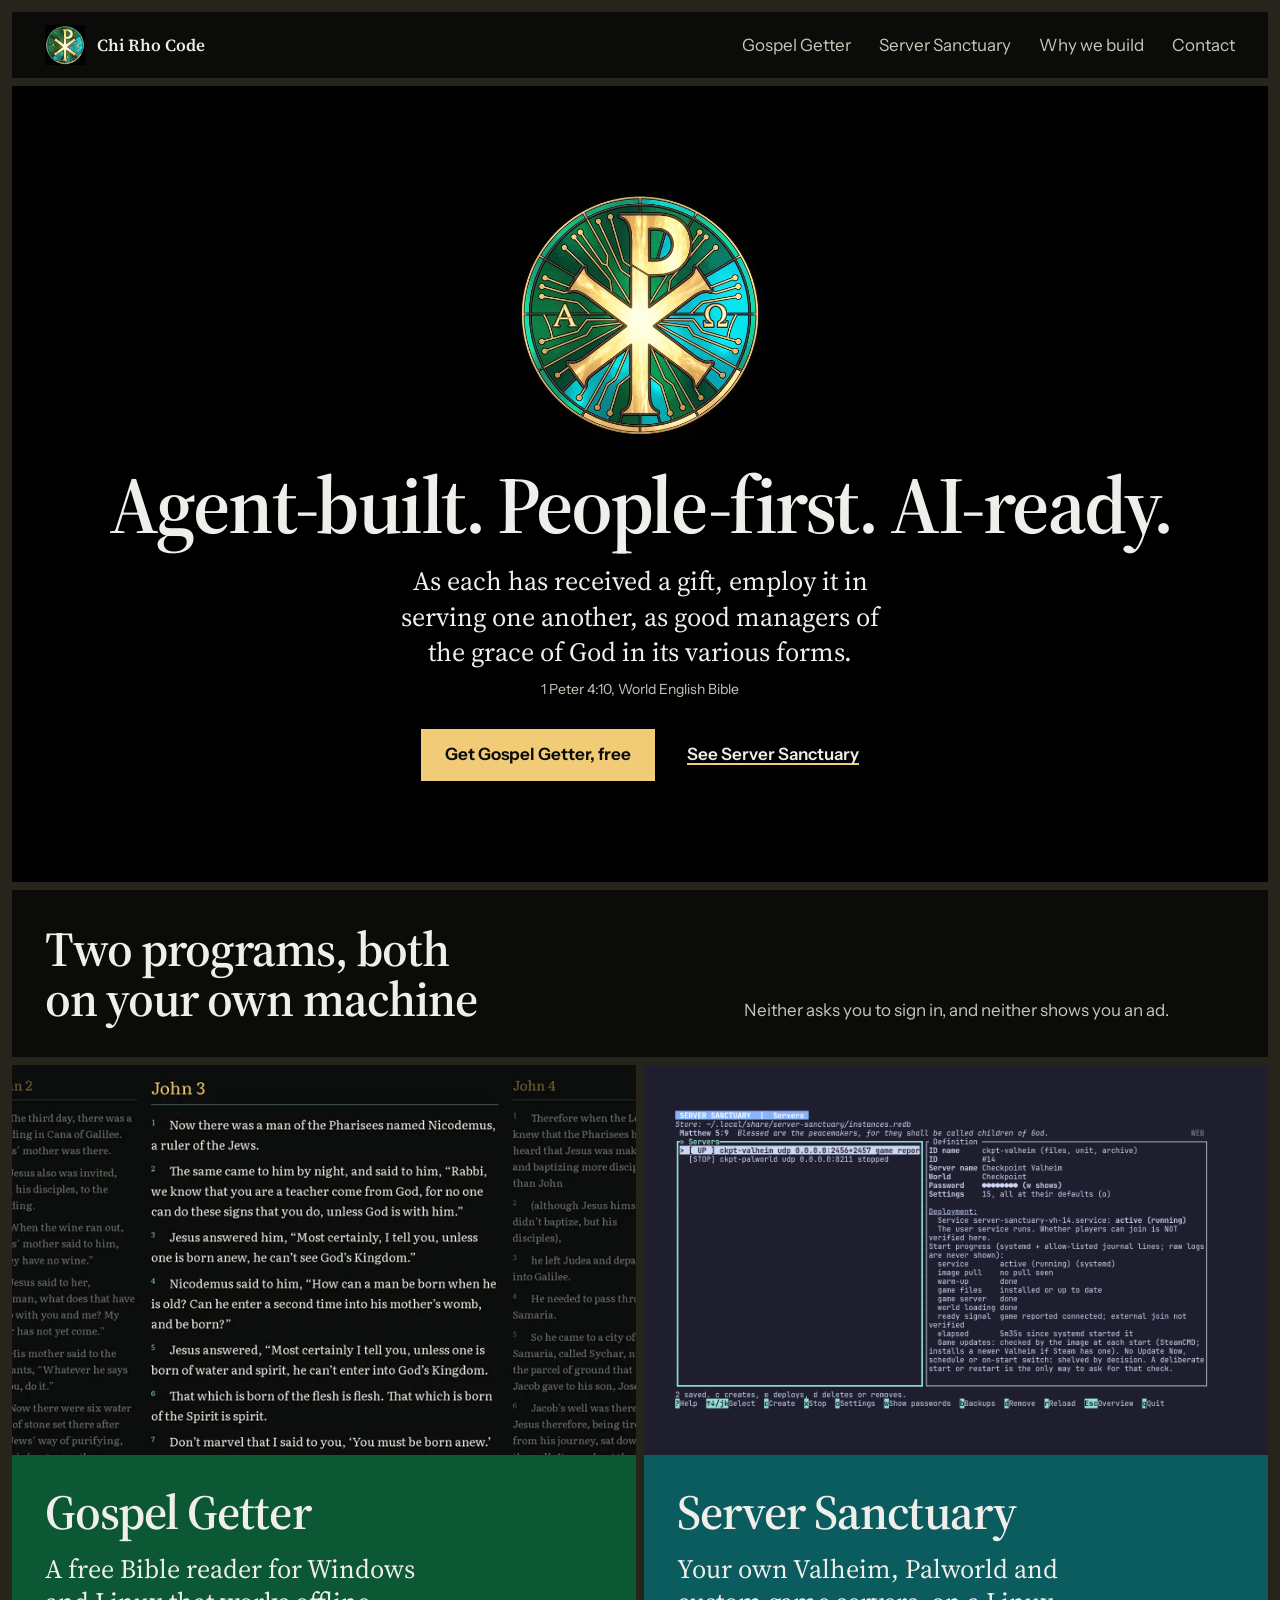
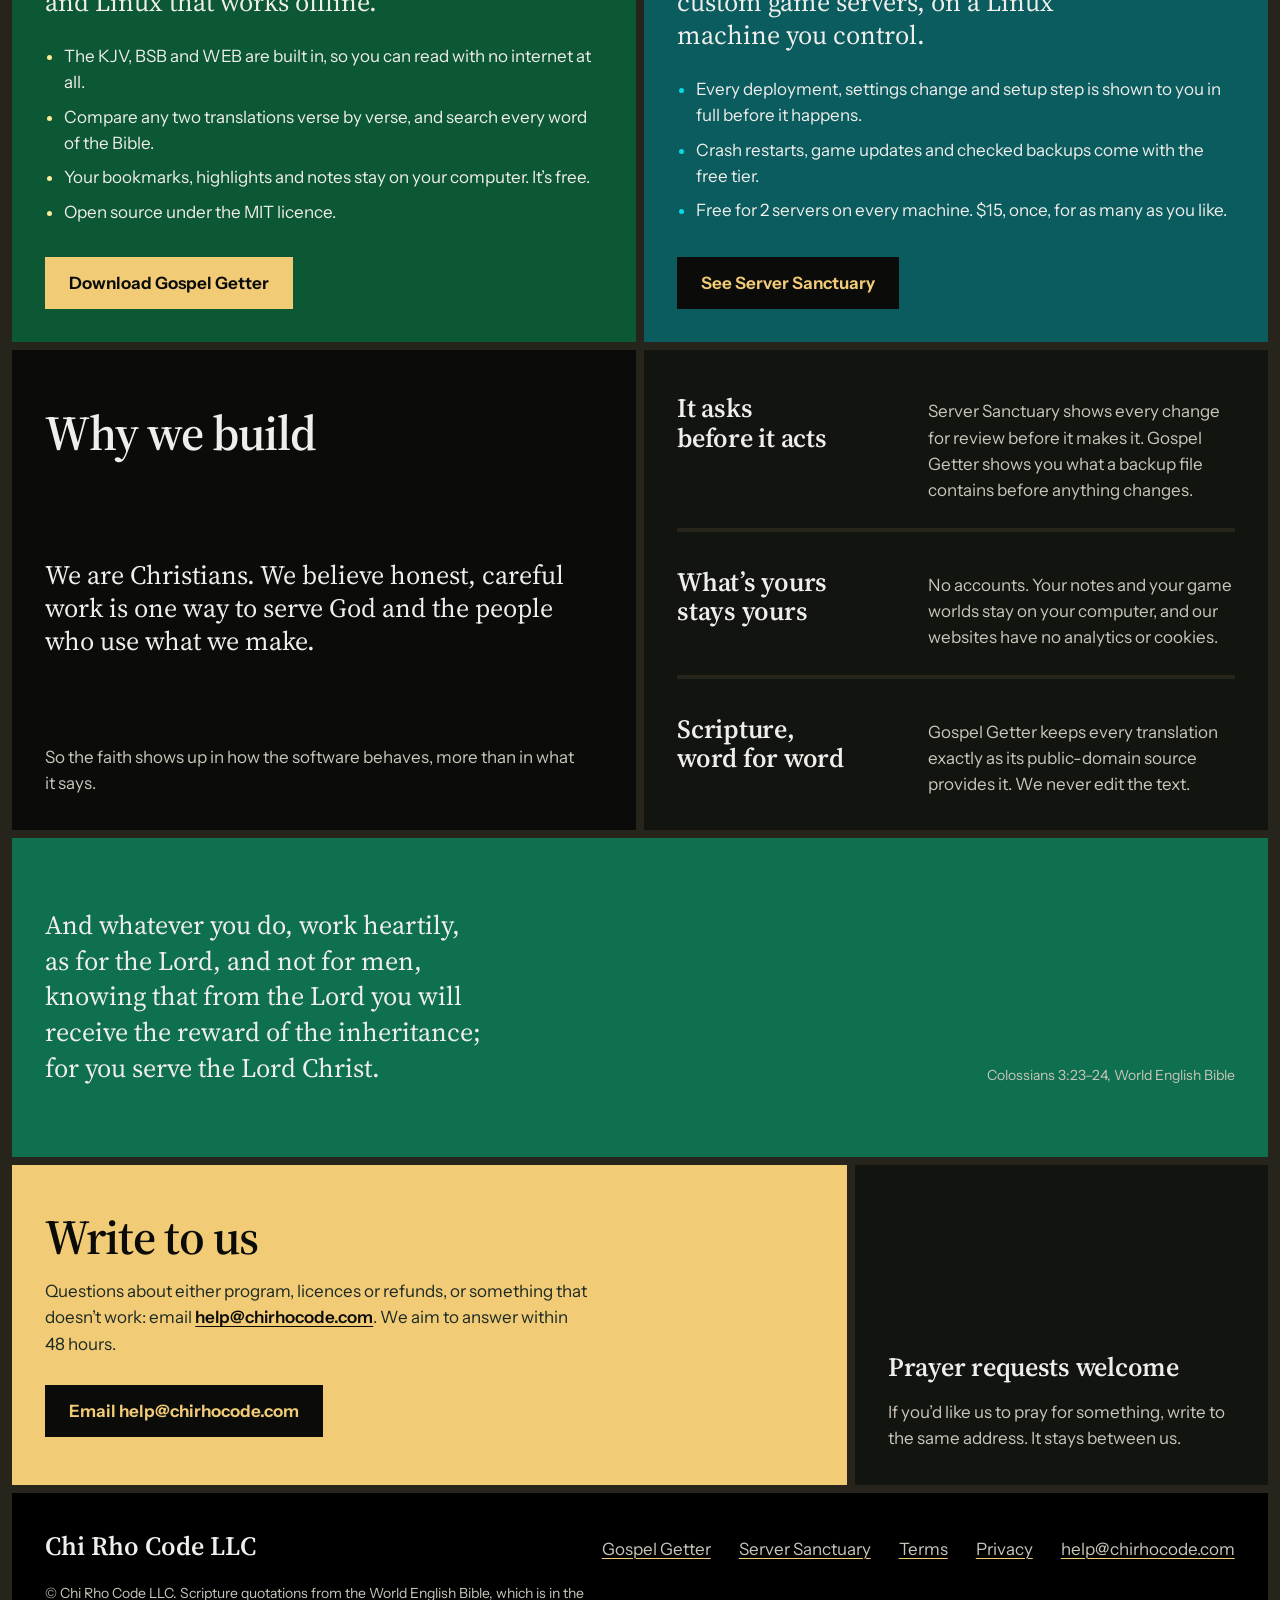
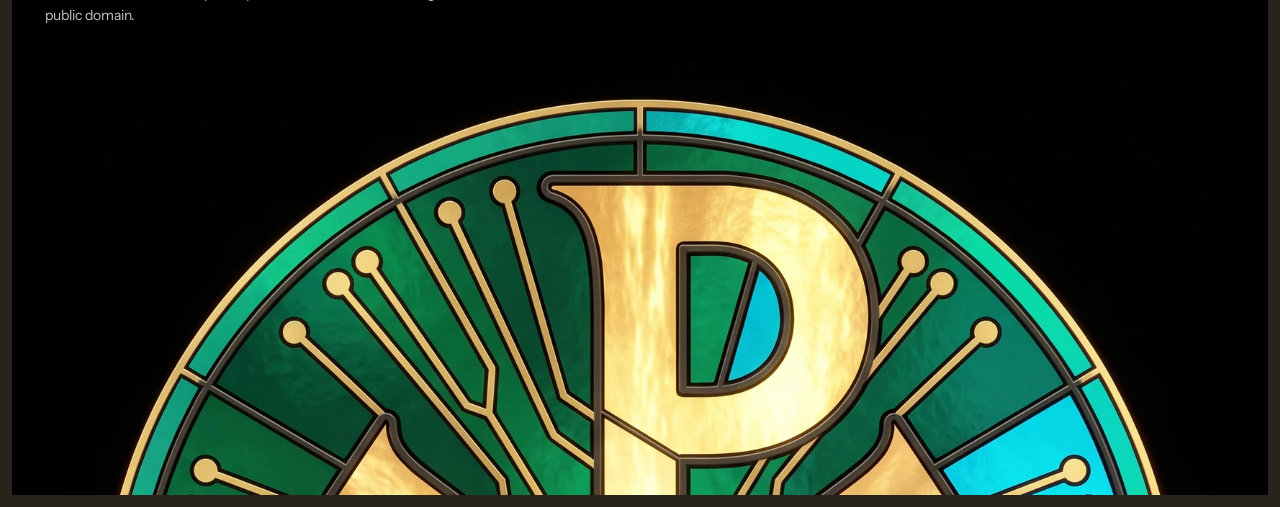
==== commit 284c4716: "Remove "The name in the window" from the home page The Captain chose to drop the section that explai" ====
--- a/site/index.html
+++ b/site/index.html
@@ -147,36 +147,6 @@
             </figure>
         </section>
 
-        <!-- The name in the window: pick a part of the mark to see it up close. -->
-        <section class="board mark" id="the-mark" aria-labelledby="mark-title">
-            <div class="pane pane-black mark-stage" aria-hidden="true">
-                <img class="detail detail-chirho" src="assets/brand/chi-rho-window-1600.webp" width="1600" height="1600" loading="lazy" decoding="async" alt="">
-                <img class="detail detail-alpha" src="assets/brand/chi-rho-window-1600.webp" width="1600" height="1600" loading="lazy" decoding="async" alt="">
-                <img class="detail detail-omega" src="assets/brand/chi-rho-window-1600.webp" width="1600" height="1600" loading="lazy" decoding="async" alt="">
-                <img class="detail detail-traces" src="assets/brand/chi-rho-window-1600.webp" width="1600" height="1600" loading="lazy" decoding="async" alt="">
-            </div>
-            <fieldset class="pane pane-night mark-parts">
-                <legend><h2 id="mark-title">The name in the window</h2></legend>
-                <p class="mark-intro">Our mark is a stained-glass window. Choose a part to see it up close.</p>
-                <div class="mark-choices">
-                    <input type="radio" name="glass" id="glass-chirho" checked>
-                    <label for="glass-chirho">Chi and Rho</label>
-                    <input type="radio" name="glass" id="glass-alpha">
-                    <label for="glass-alpha">Alpha</label>
-                    <input type="radio" name="glass" id="glass-omega">
-                    <label for="glass-omega">Omega</label>
-                    <input type="radio" name="glass" id="glass-traces">
-                    <label for="glass-traces">The lead lines</label>
-                </div>
-                <div class="mark-notes" aria-live="polite">
-                    <p data-glass="chirho">Chi and Rho, written X and P, are the first two letters of “Christ” in Greek. Christians have set them together as one sign since the fourth century, and the company is named after it.</p>
-                    <p data-glass="alpha">Alpha is the first letter of the Greek alphabet. In Revelation, Christ calls himself the Alpha and the Omega: the first and the last.</p>
-                    <p data-glass="omega">Omega is the last letter of the Greek alphabet. Set either side of the Chi Rho, the two letters say that Christ is at the beginning and the end of everything, our work included.</p>
-                    <p data-glass="traces">The lead that holds the glass is drawn as circuit traces, each ending in a solder pad: an old window made from the stuff our software runs on.</p>
-                </div>
-            </fieldset>
-        </section>
-
         <!-- Contact. -->
         <section class="board contact" id="contact" aria-labelledby="contact-title">
             <div class="pane pane-gold contact-main">
--- a/site/home.css
+++ b/site/home.css
@@ -1,8 +1,7 @@
 /* Chi Rho Code home page. Shared colours, fonts, header, panes, buttons and footer are in
    brand.css, linked before this file. The first screen is the one centred moment on the site:
    the window itself. The products follow the window's own order, emerald on the left (Gospel
-   Getter) and cyan on the right (Server Sanctuary). No scripts: the mark's close-ups use radio
-   inputs and :has(). */
+   Getter) and cyan on the right (Server Sanctuary). No scripts. */
 
 /* ---------- The first screen ---------- */
 
@@ -249,143 +248,6 @@
     justify-self: end;
     font-size: var(--s-small);
     color: var(--ink-soft);
-}
-
-/* ---------- The name in the window ---------- */
-
-.mark-stage {
-    grid-column: 1 / 7;
-    position: relative;
-    aspect-ratio: 1;
-    padding: 0;
-    background: #000;
-}
-
-.detail {
-    position: absolute;
-    left: calc(50% - var(--cx) * var(--z));
-    top: calc(50% - var(--cy) * var(--z));
-    width: calc(100% * var(--z));
-    max-width: none;
-    height: auto;
-    margin: 0;
-    opacity: 0;
-    transform: scale(0.94);
-    transition: opacity 500ms var(--ease-out), transform 900ms var(--ease-out);
-}
-
-.mark-stage > * + * {
-    margin-top: 0;
-}
-
-/* Centres measured on the 2048px mark: Alpha at 20.4% 50.8%, Omega at 80% 50.8%. */
-.detail-chirho { --z: 1.3; --cx: 51%; --cy: 46%; }
-.detail-alpha { --z: 3.4; --cx: 20.4%; --cy: 50.8%; }
-.detail-omega { --z: 3.4; --cx: 80%; --cy: 50.8%; }
-.detail-traces { --z: 2.6; --cx: 26%; --cy: 25%; }
-
-.mark:has(#glass-chirho:checked) .detail-chirho,
-.mark:has(#glass-alpha:checked) .detail-alpha,
-.mark:has(#glass-omega:checked) .detail-omega,
-.mark:has(#glass-traces:checked) .detail-traces {
-    opacity: 1;
-    transform: scale(1);
-}
-
-@supports not selector(:has(a)) {
-    .detail-chirho { opacity: 1; transform: none; }
-}
-
-.mark-parts {
-    grid-column: 7 / 13;
-    min-width: 0;
-    margin: 0;
-    border: 0;
-    display: flex;
-    flex-direction: column;
-    justify-content: center;
-}
-
-.mark-parts legend {
-    float: left;
-    width: 100%;
-    padding: 0;
-}
-
-.mark-intro {
-    clear: both;
-    padding-top: 1rem;
-    color: var(--ink-soft);
-}
-
-.mark-choices {
-    display: grid;
-    grid-template-columns: repeat(2, minmax(0, 1fr));
-    gap: 4px;
-    margin-top: 1.5rem;
-}
-
-.mark-choices input {
-    position: absolute;
-    opacity: 0;
-    width: 1px;
-    height: 1px;
-}
-
-.mark-choices label {
-    display: flex;
-    align-items: center;
-    min-height: 3.25rem;
-    padding: 0.25rem 1rem;
-    background: var(--black);
-    font-weight: 600;
-    cursor: pointer;
-    transition: background-color 200ms, color 200ms, transform 200ms var(--ease-out);
-}
-
-.mark-choices label:hover {
-    background: #1b1e18;
-    transform: translateY(-2px);
-}
-
-.mark-choices input:checked + label {
-    background: var(--gold);
-    color: var(--ink-dark);
-}
-
-.mark-choices input:focus-visible + label {
-    outline: 3px solid var(--gold);
-    outline-offset: 2px;
-}
-
-.mark-notes {
-    margin-top: 1.5rem;
-    min-height: 7.5rem;
-}
-
-.mark-notes p {
-    display: none;
-    font-family: var(--serif);
-    font-size: 1.3rem;
-    line-height: 1.4;
-}
-
-.mark-parts:not(:has(input:checked)) [data-glass="chirho"],
-.mark-parts:has(#glass-chirho:checked) [data-glass="chirho"],
-.mark-parts:has(#glass-alpha:checked) [data-glass="alpha"],
-.mark-parts:has(#glass-omega:checked) [data-glass="omega"],
-.mark-parts:has(#glass-traces:checked) [data-glass="traces"] {
-    display: block;
-    animation: note-in 400ms var(--ease-out);
-}
-
-@keyframes note-in {
-    from { transform: translateY(8px); }
-}
-
-@supports not selector(:has(a)) {
-    .mark-notes p { display: block; }
-    .mark-notes p + p { margin-top: 0.75rem; }
 }
 
 /* ---------- Contact ---------- */
@@ -532,8 +394,4 @@
         grid-template-columns: 1fr;
         gap: 0.5rem;
     }
-
-    .mark-choices label {
-        min-height: 3.5rem;
-    }
-}
+}
